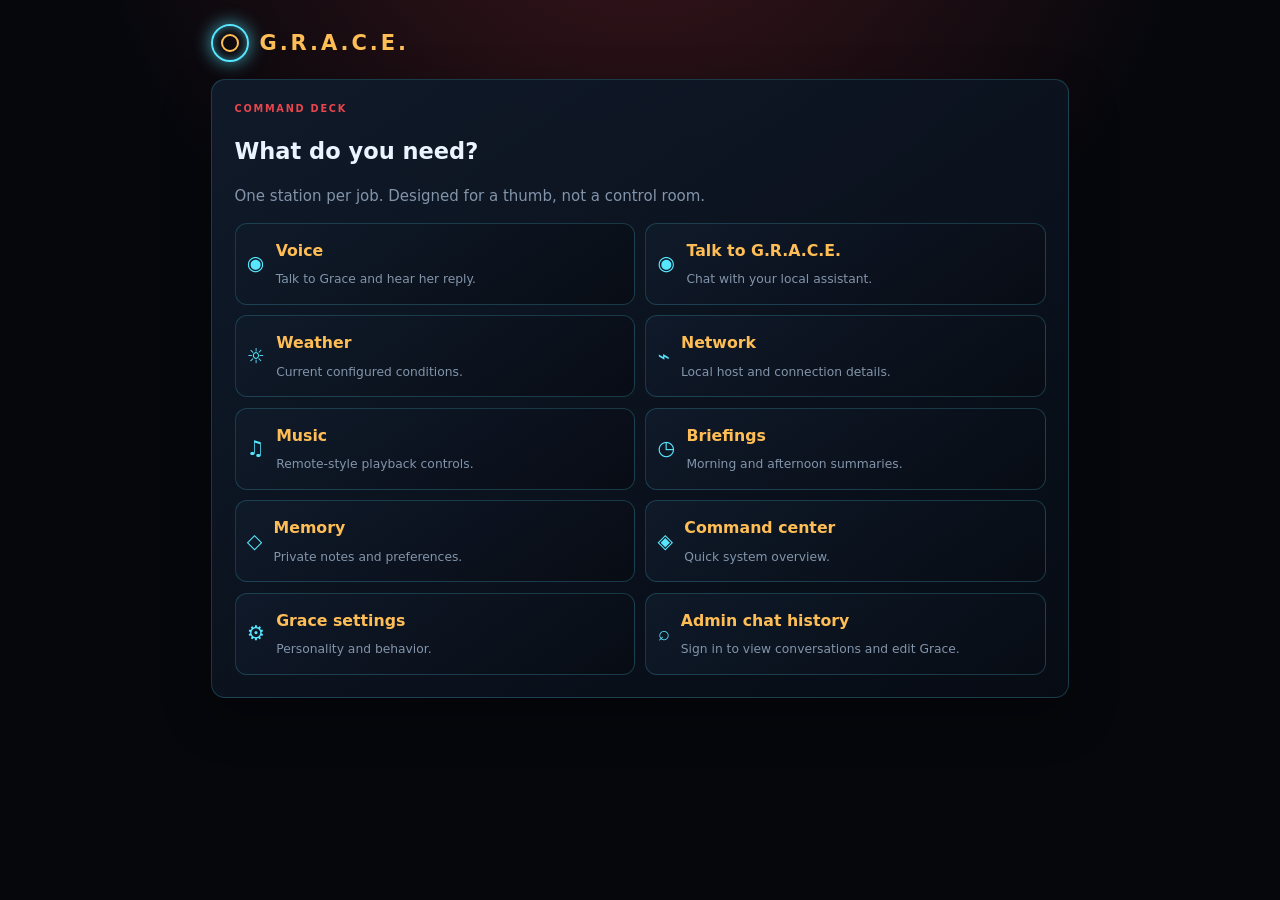
==== app/web/index.html @ e1193e30 "Refine Grace personality and voice choices" ====
<!doctype html>
<html lang="en">
<head>
  <meta charset="utf-8" />
  <meta name="viewport" content="width=device-width, initial-scale=1, viewport-fit=cover" />
  <meta name="theme-color" content="#05070c" />
  <meta name="description" content="G.R.A.C.E. local assistant console" />
  <link rel="manifest" href="/manifest.webmanifest" />
  <link rel="icon" href="/icon.svg" type="image/svg+xml" />
  <title>G.R.A.C.E.</title>
  <style>
    :root{color-scheme:dark;--bg:#05070c;--panel:#0b111c;--panel2:#101b2b;--ink:#eaf3ff;--muted:#8294aa;--cyan:#56e7ff;--gold:#ffbe55;--red:#e8454d;--line:rgba(86,231,255,.2)}
    *{box-sizing:border-box}html,body{margin:0;min-height:100%;background:radial-gradient(circle at 50% -20%,rgba(232,69,77,.25),transparent 38rem),var(--bg);color:var(--ink);font:15px/1.45 system-ui,-apple-system,"Segoe UI",sans-serif}body{min-height:100dvh}button,input,textarea{font:inherit}button,.button-link{border:1px solid var(--line);border-radius:10px;background:rgba(86,231,255,.06);color:var(--ink);padding:.72rem .9rem;cursor:pointer;text-decoration:none;transition:.2s}button:hover,.button-link:hover{border-color:var(--cyan);background:rgba(86,231,255,.13)}button.primary{border-color:var(--red);background:linear-gradient(135deg,#b32536,#611622);font-weight:700}button.gold{border-color:var(--gold);color:var(--gold)}button:focus-visible,a:focus-visible,input:focus-visible,textarea:focus-visible{outline:2px solid var(--gold);outline-offset:2px}
    .shell{width:min(900px,100%);margin:auto;padding:clamp(.75rem,3vw,1.4rem)}header{display:flex;align-items:center;justify-content:space-between;gap:1rem;padding:.2rem 0 1.1rem}.brand{display:flex;align-items:center;gap:.7rem;color:inherit;text-decoration:none}.arc{width:38px;height:38px;border:2px solid var(--cyan);border-radius:50%;box-shadow:0 0 18px rgba(86,231,255,.7),inset 0 0 10px rgba(86,231,255,.5);position:relative;flex:none}.arc:after{content:"";position:absolute;inset:8px;border:2px solid var(--gold);border-radius:50%}h1{font-size:1.4rem;letter-spacing:.14em;margin:0;color:var(--gold)}.eyebrow{display:block;color:var(--red);font-size:.65rem;font-weight:800;letter-spacing:.18em;text-transform:uppercase}.subtitle,.muted{color:var(--muted)}.header-actions,.toolbar{display:flex;gap:.5rem;flex-wrap:wrap;align-items:center}.hidden{display:none!important}
    .panel{border:1px solid var(--line);border-radius:14px;background:linear-gradient(145deg,rgba(16,27,43,.95),rgba(7,12,21,.96));box-shadow:0 18px 50px rgba(0,0,0,.3);padding:clamp(1rem,4vw,1.5rem)}.panel-header{display:flex;align-items:center;justify-content:space-between;gap:.7rem;border-bottom:1px solid rgba(255,255,255,.08);padding-bottom:.8rem;margin-bottom:1rem}.panel-header h2{margin:0;color:var(--gold);letter-spacing:.06em}h3{color:var(--cyan)}
    .menu{display:grid;grid-template-columns:repeat(2,minmax(0,1fr));gap:.7rem}.menu-card{display:grid;grid-template-columns:auto 1fr;grid-template-rows:auto auto;align-items:center;column-gap:.75rem;min-height:82px;border:1px solid var(--line);border-radius:12px;background:linear-gradient(145deg,rgba(16,27,43,.9),rgba(8,12,20,.9));padding:.75rem;color:inherit;text-decoration:none}.menu-card:hover{border-color:var(--gold);transform:translateY(-2px)}.menu-card .glyph{grid-row:1 / span 2;color:var(--cyan);font-size:1.35rem}.menu-card strong{color:var(--gold);font-size:1.05rem}.menu-card span:last-child{color:var(--muted);font-size:.82rem;line-height:1.25}
    .chat-shell{display:flex;min-height:calc(100dvh - 125px);flex-direction:column}.chat-history{display:flex;flex:1;flex-direction:column;gap:.8rem;min-height:260px;max-height:calc(100dvh - 245px);overflow:auto;padding:.2rem .1rem 1rem}.bubble{max-width:88%;border:1px solid rgba(255,255,255,.1);border-radius:14px;padding:.75rem .9rem;white-space:pre-wrap;overflow-wrap:anywhere}.bubble.user{align-self:flex-end;border-color:rgba(255,190,85,.35);background:rgba(255,190,85,.1)}.bubble.assistant{align-self:flex-start;border-color:rgba(86,231,255,.25);background:rgba(86,231,255,.07)}.bubble small{display:block;color:var(--muted);font-size:.7rem;margin-bottom:.25rem}.typing{color:var(--cyan);font-style:italic}.chat-form{display:flex;gap:.55rem;border-top:1px solid rgba(255,255,255,.08);padding-top:.8rem}.chat-form textarea{flex:1;min-width:0;resize:none;border:1px solid var(--line);border-radius:10px;background:#050a12;color:var(--ink);padding:.75rem;min-height:48px;max-height:130px}.chat-tools{display:flex;justify-content:space-between;gap:.5rem;margin-top:.5rem}.weather-data{display:grid;grid-template-columns:repeat(4,minmax(0,1fr));gap:.6rem}.metric{border:1px solid rgba(86,231,255,.2);border-radius:10px;background:rgba(0,0,0,.18);padding:.7rem}.metric strong{display:block;color:var(--gold);font-size:1.15rem}.network-list{display:grid;gap:.5rem}.network-row{display:flex;justify-content:space-between;gap:1rem;border-bottom:1px solid rgba(255,255,255,.08);padding:.55rem 0}.doc{max-height:70dvh;overflow:auto}.doc h1,.doc h2,.doc h3{margin-top:1.2rem}.doc li{margin:.35rem 0}
    @media(max-width:600px){.shell{padding:.7rem;padding-bottom:env(safe-area-inset-bottom)}header{align-items:flex-start}.header-actions .button-link{display:none}.menu{grid-template-columns:1fr}.menu-card{min-height:88px;padding:.85rem}.menu-card .glyph{font-size:1.2rem}.chat-shell{min-height:calc(100dvh - 105px)}.chat-history{max-height:none}.chat-form{align-items:stretch}.chat-form textarea{font-size:16px}.chat-form button{min-width:74px}.weather-data{grid-template-columns:repeat(2,minmax(0,1fr))}.network-row{align-items:flex-start;flex-direction:column;gap:.1rem}.network-row strong{overflow-wrap:anywhere}}
    .scan-animation{height:150px;display:grid;place-items:center;position:relative;overflow:hidden;border:1px solid rgba(86,231,255,.18);border-radius:12px;background:radial-gradient(circle,rgba(86,231,255,.12),transparent 55%),#060b14;margin-bottom:1rem}.scan-animation .core{width:36px;height:36px;border:3px solid var(--gold);border-radius:50%;box-shadow:0 0 22px var(--cyan),inset 0 0 12px var(--gold);z-index:2}.scan-animation .orbit{position:absolute;border:1px solid rgba(86,231,255,.7);border-radius:50%;transform:rotate(-25deg);animation:spin 1.8s linear infinite}.scan-animation .orbit-one{width:90px;height:90px}.scan-animation .orbit-two{width:140px;height:48px;border-color:rgba(255,190,85,.7);animation-duration:2.5s;animation-direction:reverse}.scan-label{position:absolute;bottom:12px;color:var(--cyan);font-size:.78rem;letter-spacing:.1em;text-transform:uppercase}@keyframes spin{to{transform:rotate(335deg)}}
    .control-grid{display:grid;grid-template-columns:repeat(2,minmax(0,1fr));gap:.65rem}.control-grid button{min-height:48px}.form-row{display:flex;gap:.5rem;margin:.65rem 0}.form-row input,.form-row textarea,.form-row select{flex:1;min-width:0;border:1px solid var(--line);border-radius:9px;background:#050a12;color:var(--ink);padding:.7rem}.memory-list{display:grid;gap:.5rem}.memory-item{display:flex;justify-content:space-between;gap:.75rem;padding:.7rem;border:1px solid rgba(86,231,255,.16);border-radius:9px}.memory-item small{color:var(--muted)}.briefing{border-left:3px solid var(--gold);padding:.65rem .8rem;background:rgba(255,190,85,.06);margin:.55rem 0}.dashboard-grid{display:grid;grid-template-columns:repeat(2,minmax(0,1fr));gap:.7rem}.dashboard-tile{padding:.8rem;border:1px solid var(--line);border-radius:10px;background:rgba(0,0,0,.16)}.dashboard-tile strong{display:block;margin-top:.25rem;overflow-wrap:anywhere}.menu-actions summary{cursor:pointer;color:var(--gold);font-size:1.25rem;list-style:none}.menu-actions summary::-webkit-details-marker{display:none}.menu-actions>div{display:flex;gap:.5rem;position:absolute;right:0;top:2.2rem;z-index:3;padding:.5rem;border:1px solid var(--line);border-radius:10px;background:var(--panel2)}.menu-actions{position:relative}.menu-toggle{display:none;margin:.3rem 0}.feature-nav.collapsed{display:none}.remote-shell{max-width:520px;margin:auto}.remote-display{display:flex;flex-direction:column;gap:.2rem;min-height:92px;margin:.5rem 0 1rem;padding:1rem;border:2px solid rgba(86,231,255,.35);border-radius:12px;background:#02060b;box-shadow:inset 0 0 22px rgba(86,231,255,.12)}.remote-display strong{color:var(--cyan);font-size:1.25rem;overflow-wrap:anywhere}.remote-row{display:flex;justify-content:center;gap:.7rem;margin:.7rem 0}.remote-button{min-width:84px;min-height:52px;border-radius:18px;background:linear-gradient(145deg,#17283a,#080e17);box-shadow:0 4px 0 #020408,0 0 12px rgba(86,231,255,.12);font-weight:700}.remote-button:active{transform:translateY(2px);box-shadow:0 2px 0 #020408}.remote-volume{display:flex;align-items:center;gap:.75rem;margin:1rem 0;color:var(--gold)}.remote-volume input{flex:1;accent-color:var(--cyan)}.remote-channel{width:100%;min-height:48px;border:1px solid var(--cyan);border-radius:10px;background:#050a12;color:var(--ink);padding:.7rem}
    @media(max-width:600px){.control-grid,.dashboard-grid{grid-template-columns:1fr}.form-row{flex-direction:column}}
    .menu-card[href="#workflow"]{display:none}.login-panel{max-width:620px;margin:auto}.conversation-bar{display:flex;gap:.5rem;align-items:center;margin:0 0 .7rem}.conversation-bar select{flex:1;min-width:0;border:1px solid var(--line);border-radius:9px;background:var(--panel2);color:var(--ink);padding:.7rem}
  </style>
</head>
<body>
  <div class="shell">
    <header><a class="brand" href="#home" aria-label="G.R.A.C.E. home"><span class="arc" aria-hidden="true"></span><span><h1>G.R.A.C.E.</h1><span class="subtitle" id="expansion"></span></span></a><div class="header-actions"><button id="installButton" class="primary" type="button" hidden>Install</button></div></header>
    <button id="featureMenuToggle" class="menu-toggle" type="button" aria-label="Open navigation" aria-expanded="false" aria-controls="featureNav">☰</button><nav id="featureNav" class="toolbar feature-nav" aria-label="Feature navigation"><a class="button-link" href="#music">Music</a><a class="button-link" href="#briefings">Briefings</a><a class="button-link" href="#memory">Memory</a><a class="button-link" href="#center">Center</a><a class="button-link" href="#settings">Settings</a></nav>
    <main>
      <section class="page hidden" data-page="login"><div class="panel login-panel"><div class="panel-header"><h2>Admin login</h2><button type="button" onclick="go('home')">Home</button></div><p class="muted">Only the administrator can open Grace chat history or edit settings.</p><form class="form-row" onsubmit="adminLogin(event)"><input id="loginUsername" autocomplete="username" placeholder="Username" required /><input id="loginPassword" type="password" autocomplete="current-password" placeholder="Password" required /><button class="primary">Sign in</button></form><p id="loginStatus" class="muted"></p></div></section>
      <section class="page" data-page="home"><div class="panel"><span class="eyebrow">Command deck</span><h2>What do you need?</h2><p class="muted">One station per job. Designed for a thumb, not a control room.</p><div class="menu"><a class="menu-card" href="#chat"><span class="glyph">◉</span><strong>Talk to G.R.A.C.E.</strong><span>Chat with your local assistant.</span></a><a class="menu-card" href="#weather"><span class="glyph">☼</span><strong>Weather</strong><span>Current configured conditions.</span></a><a class="menu-card" href="#network"><span class="glyph">⌁</span><strong>Network</strong><span>Local host and connection details.</span></a><a class="menu-card" href="#music"><span class="glyph">♫</span><strong>Music</strong><span>Remote-style playback controls.</span></a><a class="menu-card" href="#briefings"><span class="glyph">◷</span><strong>Briefings</strong><span>Morning and afternoon summaries.</span></a><a class="menu-card" href="#memory"><span class="glyph">◇</span><strong>Memory</strong><span>Private notes and preferences.</span></a><a class="menu-card" href="#center"><span class="glyph">◈</span><strong>Command center</strong><span>Quick system overview.</span></a><a class="menu-card" href="#settings"><span class="glyph">⚙</span><strong>Grace settings</strong><span>Personality and behavior.</span></a><a class="menu-card" href="#workflow"><span class="glyph">▣</span><strong>Workflow</strong><span>Build and ship the next capability.</span></a></div></div></section>
      <section class="page hidden" data-page="chat"><div class="panel chat-shell"><div class="panel-header"><h2>Talk to G.R.A.C.E.</h2><div class="toolbar"><button class="gold" type="button" onclick="clearChat()">Clear</button><button type="button" onclick="go('home')">Home</button></div></div><div id="chatHistory" class="chat-history" aria-live="polite"></div><form class="chat-form" onsubmit="sendChat(event)"><textarea id="message" rows="1" placeholder="Message G.R.A.C.E.…" autocomplete="off"></textarea><button class="primary" type="submit">Send</button></form><div class="chat-tools"><span class="muted">Local model · no emojis</span><span class="muted">Enter to send</span></div></div></section>
      <section class="page hidden" data-page="weather"><div class="panel"><div class="panel-header"><h2>Weather</h2><div class="toolbar"><button type="button" onclick="loadWeather(true)">Refresh</button><button type="button" onclick="go('home')">Home</button></div></div><p id="weatherStatus" class="muted">Loading…</p><div id="weatherData" class="weather-data"></div></div></section>
      <section class="page hidden" data-page="network"><div class="panel"><div class="panel-header"><h2>Network diagnostics</h2><div class="toolbar"><button id="scanButton" type="button" onclick="scanNetwork()">Scan Wi-Fi</button><button type="button" onclick="go('home')">Home</button></div></div><div id="scanAnimation" class="scan-animation hidden" aria-label="Scanning network" role="status"><span class="orbit orbit-one"></span><span class="orbit orbit-two"></span><span class="core"></span><span class="scan-label">Mapping local space…</span></div><p id="networkStatus" class="muted">Ping, ARP, and common TCP probes across 10.0.0.1–10.0.0.225.</p><div id="networkData" class="network-list"></div></div></section>
      <section class="page hidden" data-page="music"><div class="panel remote-shell"><div class="panel-header"><h2>Music remote</h2><button type="button" onclick="go('home')">Home</button></div><div class="remote-display"><span class="eyebrow">Now playing</span><strong id="remoteTrack">No track selected</strong><span id="musicStatus" class="muted">Loading playback state...</span></div><div class="remote-row"><button class="remote-button" onclick="musicCommand('previous')">|◀</button><button class="remote-button primary" onclick="musicCommand('play')">▶ / ❚❚</button><button class="remote-button" onclick="musicCommand('next')">▶|</button></div><div class="remote-row"><button class="remote-button gold" onclick="musicCommand('stop')">■ Stop</button><button class="remote-button" onclick="toggleShuffle()">⤨ Shuffle</button></div><label class="remote-volume">Volume <input id="musicVolume" type="range" min="0" max="100" value="50" oninput="musicCommand('volume')" /></label><select id="musicTrack" class="remote-channel" aria-label="Choose a track"></select><p class="muted">The queue is Grace’s local channel list. Connect an audio provider when you want these commands to produce sound.</p></div></section>
      <section class="page hidden" data-page="briefings"><div class="panel"><div class="panel-header"><h2>Briefings</h2><button type="button" onclick="go('home')">Home</button></div><div class="form-row"><input id="morningTime" value="07:00" /><input id="afternoonTime" value="13:00" /><button onclick="saveSchedule()">Save schedule</button></div><label><input id="briefingEnabled" type="checkbox" /> Enable local schedule</label><div class="control-grid"><button class="primary" onclick="createBriefing('morning')">Run morning</button><button onclick="createBriefing('afternoon')">Run afternoon</button></div><div id="briefingHistory"></div></div></section>
      <section class="page hidden" data-page="memory"><div class="panel"><div class="panel-header"><h2>Personal memory</h2><div><a class="button-link" href="/api/memory/export" download="grace-memory.json">Export</a><button onclick="go('home')">Home</button></div></div><form class="form-row" onsubmit="saveMemory(event)"><input id="memoryContent" placeholder="A note Grace may remember" required /><input id="memoryCategory" placeholder="Category" value="note" /><button class="primary">Save</button></form><div id="memoryList" class="memory-list"></div></div></section>
      <section class="page hidden" data-page="center"><div class="panel"><div class="panel-header"><h2>Cinematic command center</h2><button onclick="go('home')">Home</button></div><div id="centerData" class="dashboard-grid"></div></div></section>
      <section class="page hidden" data-page="settings"><div class="panel"><div class="panel-header"><h2>Grace settings</h2><button onclick="go('home')">Home</button></div><form class="form-row" onsubmit="saveSettings(event)"><textarea id="personality" rows="3" placeholder="Personality"></textarea><input id="voice" placeholder="Voice mode" /><button class="primary">Save</button></form><label><input id="confirmActions" type="checkbox" /> Confirm sensitive actions</label><p id="settingsStatus" class="muted"></p></div></section>
    </main>
  </div>
  <script>
    const pages=[...document.querySelectorAll('[data-page]')],installButton=document.getElementById('installButton'),chatKey='grace-chat-history-v1';let installPrompt=null,chatHistory=JSON.parse(localStorage.getItem(chatKey)||'[]');
    function escapeHtml(v){return String(v).replace(/&/g,'&amp;').replace(/</g,'&lt;').replace(/>/g,'&gt;').replace(/"/g,'&quot;').replace(/'/g,'&#39;');}function go(page){window.location.hash=page;}function page(){return window.location.hash.slice(1)||'home';}
    function renderPage(){const active=page();pages.forEach((item)=>item.classList.toggle('hidden',item.dataset.page!==active));const nav=document.getElementById('featureNav'),toggle=document.getElementById('featureMenuToggle');nav.classList.add('collapsed');toggle.style.display=active==='home'?'none':'inline-block';toggle.setAttribute('aria-expanded','false');if(active==='chat')renderChat();if(active==='weather')loadWeather();if(active==='network')loadNetwork();if(active==='workflow')loadDoc('/workflow.md','workflowDoc');if(active==='music')loadMusic();if(active==='briefings')loadBriefings();if(active==='memory')loadMemory();if(active==='settings')loadSettings();if(active==='center')loadCenter();}
    function renderChat(){const target=document.getElementById('chatHistory');if(!chatHistory.length)chatHistory=[{role:'assistant',content:'Good evening. I am G.R.A.C.E. Ask me something useful. I promise to be only mildly judgmental.'}];target.innerHTML=chatHistory.map((item)=>`<div class="bubble ${item.role}"><small>${item.role==='user'?'You':'G.R.A.C.E.'}</small>${escapeHtml(item.content)}</div>`).join('');target.scrollTop=target.scrollHeight;}
    function saveChat(){localStorage.setItem(chatKey,JSON.stringify(chatHistory.slice(-80)));}
    function clearChat(){chatHistory=[];saveChat();renderChat();}
    async function sendChat(event){event.preventDefault();const input=document.getElementById('message'),text=input.value.trim();if(!text)return;chatHistory.push({role:'user',content:text});input.value='';saveChat();renderChat();const target=document.getElementById('chatHistory');target.insertAdjacentHTML('beforeend','<div class="bubble assistant typing">G.R.A.C.E. is thinking…</div>');target.scrollTop=target.scrollHeight;try{const response=await fetch('/api/chat',{method:'POST',headers:{'Content-Type':'application/json'},body:JSON.stringify({message:text})}),result=await response.json();target.lastElementChild.remove();chatHistory.push({role:'assistant',content:result.answer||result.error||'No response.'});}catch(error){target.lastElementChild.remove();chatHistory.push({role:'assistant',content:'I could not reach the local server. Very unlike me.'});}saveChat();renderChat();}
    async function loadWeather(force=false){const response=await fetch(`/api/weather${force?'?force_refresh=true':''}`),data=await response.json(),status=document.getElementById('weatherStatus'),target=document.getElementById('weatherData');if(!data.available){status.textContent=data.error||'Weather unavailable.';target.innerHTML='';return;}status.textContent=`${data.location} · ${data.condition} · updated ${data.updated_at}`;target.innerHTML=[['Temperature',`${data.temperature_f}°F`],['Feels like',`${data.feels_like_f}°F`],['Humidity',`${data.humidity_percent}%`],['Wind',`${data.wind_mph} mph`]].map(([a,b])=>`<div class="metric"><span class="muted">${a}</span><strong>${escapeHtml(b)}</strong></div>`).join('');}
    async function loadNetwork(){const data=await (await fetch('/api/network')).json();document.getElementById('networkData').innerHTML=[['Hostname',data.hostname],['Server',`${data.server_host}:${data.server_port}`],['Client',data.client_host||'unknown'],['Addresses',data.addresses.join(', ')||'none'],['Mode',data.local_only?'Local-only':'Remote']].map(([a,b])=>`<div class="network-row"><span class="muted">${a}</span><strong>${escapeHtml(b)}</strong></div>`).join('');}
    async function scanNetwork(){const status=document.getElementById('networkStatus'),target=document.getElementById('networkData'),button=document.getElementById('scanButton'),animation=document.getElementById('scanAnimation');status.textContent='Scanning 225 addresses…';target.innerHTML='';button.disabled=true;animation.classList.remove('hidden');try{const data=await (await fetch('/api/network/scan')).json();status.textContent=`Found ${data.machines.length} machine(s) · ping, ARP, and TCP probes`;target.innerHTML=data.machines.length?data.machines.map((machine)=>`<div class="network-row"><span><strong>${escapeHtml(machine.hostname||'Unknown device')}</strong><br><span class="muted">${escapeHtml(machine.address)}${machine.mac_address?` · ${escapeHtml(machine.mac_address)}`:''} · ${escapeHtml(machine.method)}</span></span><strong>${machine.open_ports.length?escapeHtml(machine.open_ports.join(', ')):'No open ports'}</strong></div>`).join(''):'<p class="muted">No devices responded.</p>';}catch(error){status.textContent='Network scan failed.';}finally{button.disabled=false;animation.classList.add('hidden');}}
    async function loadDoc(url,target){document.getElementById(target).innerHTML=(await (await fetch(url)).text()).replace(/\r\n/g,'\n').split('\n').map((line)=>line.startsWith('# ')?`<h1>${escapeHtml(line.slice(2))}</h1>`:line.startsWith('## ')?`<h2>${escapeHtml(line.slice(3))}</h2>`:line.startsWith('### ')?`<h3>${escapeHtml(line.slice(4))}</h3>`:line.startsWith('- ')?`<li>${escapeHtml(line.slice(2))}</li>`:line.trim()?`<p>${escapeHtml(line)}</p>`:'').join('');}
    window.addEventListener('hashchange',renderPage);if('serviceWorker'in navigator)navigator.serviceWorker.register('/sw.js');window.addEventListener('beforeinstallprompt',(e)=>{e.preventDefault();installPrompt=e;installButton.hidden=false;});installButton.addEventListener('click',async()=>{if(!installPrompt)return;installPrompt.prompt();await installPrompt.userChoice;installPrompt=null;installButton.hidden=true;});
    (async()=>{const status=await (await fetch('/api/status')).json();document.getElementById('expansion').textContent=status.expansion;})();renderPage();
    async function musicCommand(action){const body={action,track:document.getElementById('musicTrack').value||null,volume:Number(document.getElementById('musicVolume').value)||null};const data=await (await fetch('/api/music/command',{method:'POST',headers:{'Content-Type':'application/json'},body:JSON.stringify(body)})).json();document.getElementById('musicStatus').textContent=`${data.status} · ${data.track||'no track'} · volume ${data.volume}% · ${data.message}`;}
    async function loadMusic(){const data=await (await fetch('/api/music')).json();const select=document.getElementById('musicTrack');select.innerHTML=data.queue.map(track=>`<option value="${escapeHtml(track)}">${escapeHtml(track)}</option>`).join('');select.value=data.track||data.queue[0]||'';document.getElementById('remoteTrack').textContent=data.track||'No track selected';document.getElementById('musicVolume').value=data.volume;document.getElementById('musicStatus').textContent=`${data.status} · volume ${data.volume}% · shuffle ${data.shuffle?'on':'off'} · ${data.message}`;}
    async function toggleShuffle(){const select=document.getElementById('musicTrack');await fetch('/api/music/command',{method:'POST',headers:{'Content-Type':'application/json'},body:JSON.stringify({action:'shuffle',track:select.dataset.shuffle==='on'?'off':'on'})});select.dataset.shuffle=select.dataset.shuffle==='on'?'off':'on';loadMusic();}
    async function saveSchedule(){await fetch('/api/briefings/schedule',{method:'PUT',headers:{'Content-Type':'application/json'},body:JSON.stringify({morning:document.getElementById('morningTime').value,afternoon:document.getElementById('afternoonTime').value,enabled:document.getElementById('briefingEnabled').checked})});}
    async function createBriefing(period){const data=await (await fetch('/api/briefings/'+period,{method:'POST'})).json();document.getElementById('briefingHistory').insertAdjacentHTML('afterbegin',`<div class="briefing"><strong>${escapeHtml(data.period)}</strong><br>${escapeHtml(data.text)}</div>`);}
    async function loadBriefings(){const data=await (await fetch('/api/briefings')).json();document.getElementById('morningTime').value=data.schedule.morning;document.getElementById('afternoonTime').value=data.schedule.afternoon;document.getElementById('briefingEnabled').checked=data.schedule.enabled;document.getElementById('briefingHistory').innerHTML=data.history.slice().reverse().map(item=>`<div class="briefing"><strong>${escapeHtml(item.period)}</strong><br>${escapeHtml(item.text)}</div>`).join('');}
    async function saveMemory(event){event.preventDefault();await fetch('/api/memory',{method:'POST',headers:{'Content-Type':'application/json'},body:JSON.stringify({content:document.getElementById('memoryContent').value,category:document.getElementById('memoryCategory').value})});document.getElementById('memoryContent').value='';loadMemory();}
    async function loadMemory(){const data=await (await fetch('/api/memory')).json();document.getElementById('memoryList').innerHTML=data.memories.map(item=>`<div class="memory-item"><span>${escapeHtml(item.content)}<br><small>${escapeHtml(item.category)} · ${escapeHtml(item.created_at)}</small></span><button onclick="deleteMemory('${item.id}')">Forget</button></div>`).join('')||'<p class="muted">No saved memories.</p>';}
    async function deleteMemory(id){await fetch('/api/memory/'+id,{method:'DELETE'});loadMemory();}
    async function loadSettings(){const data=await (await fetch('/api/settings')).json();document.getElementById('personality').value=data.personality;document.getElementById('voice').value=data.voice;document.getElementById('confirmActions').checked=data.confirm_sensitive_actions;}
    async function saveSettings(event){event.preventDefault();await fetch('/api/settings',{method:'PUT',headers:{'Content-Type':'application/json'},body:JSON.stringify({personality:document.getElementById('personality').value,voice:document.getElementById('voice').value,confirm_sensitive_actions:document.getElementById('confirmActions').checked})});document.getElementById('settingsStatus').textContent='Settings saved locally.';}
    async function loadCenter(){const status=await (await fetch('/api/status')).json();const weather=await (await fetch('/api/weather')).json();document.getElementById('centerData').innerHTML=[['Music',status.music.status],['Memory',`${status.memory_count} saved`],['Watch mode',status.watch_mode?'Active':'Standby'],['Weather',weather.available?weather.condition:'Unavailable'],['Briefings',status.briefing_schedule.enabled?'Scheduled':'Manual'],['Local model',status.name]].map(([a,b])=>`<div class="dashboard-tile"><span class="muted">${a}</span><strong>${escapeHtml(b)}</strong></div>`).join('');}
    function setupMemoryActions(){const header=document.querySelector('[data-page="memory"] .panel-header');if(!header||header.querySelector('.menu-actions'))return;const actions=header.querySelector(':scope > div');if(!actions)return;const menu=document.createElement('details');menu.className='menu-actions';menu.innerHTML='<summary aria-label="Memory actions">☰</summary>';menu.append(actions);header.append(menu);}
    async function sendChat(event){event.preventDefault();const input=document.getElementById('message'),text=input.value.trim();if(!text)return;chatHistory.push({role:'user',content:text});input.value='';saveChat();renderChat();const target=document.getElementById('chatHistory');target.insertAdjacentHTML('beforeend','<div class="bubble assistant typing"><small>G.R.A.C.E.</small></div>');const bubble=target.lastElementChild;target.scrollTop=target.scrollHeight;try{const response=await fetch('/api/chat/stream',{method:'POST',headers:{'Content-Type':'application/json'},body:JSON.stringify({message:text})});if(!response.ok)throw new Error(`Server returned ${response.status}`);const reader=response.body.getReader(),decoder=new TextDecoder();let answer='';while(true){const chunk=await reader.read();if(chunk.done)break;answer+=decoder.decode(chunk.value,{stream:true});bubble.innerHTML=`<small>G.R.A.C.E.</small>${escapeHtml(answer)}`;target.scrollTop=target.scrollHeight;}chatHistory.push({role:'assistant',content:answer||'No response.'});}catch(error){bubble.remove();chatHistory.push({role:'assistant',content:`I could not complete that request: ${error.message||'the local server did not respond'}`});}saveChat();renderChat();}
    var conversationStore,currentConversationId;function ensureConversations(){if(conversationStore)return;conversationStore=JSON.parse(localStorage.getItem('grace-conversations-v1')||'null');if(!conversationStore){conversationStore=[{id:'conversation-'+Date.now(),title:'Conversation 1',messages:chatHistory.slice()}];}currentConversationId=localStorage.getItem('grace-current-conversation')||conversationStore[0].id;saveConversations();}function saveConversations(){localStorage.setItem('grace-conversations-v1',JSON.stringify(conversationStore));localStorage.setItem('grace-current-conversation',currentConversationId);}function activeConversation(){ensureConversations();return conversationStore.find(item=>item.id===currentConversationId)||conversationStore[0];}function renderConversationPicker(){const header=document.querySelector('[data-page="chat"] .panel-header .toolbar');if(!header||document.getElementById('conversationSelect'))return;const select=document.createElement('select');select.id='conversationSelect';select.setAttribute('aria-label','Choose conversation');select.onchange=()=>switchConversation(select.value);const fresh=document.createElement('button');fresh.className='gold';fresh.type='button';fresh.textContent='New';fresh.onclick=newConversation;header.prepend(fresh);header.prepend(select);}function renderChat(){const active=activeConversation();chatHistory=active.messages;if(!chatHistory.length)chatHistory=[{role:'assistant',content:'Good evening. I am G.R.A.C.E. Ask me something useful.'}];const target=document.getElementById('chatHistory');target.innerHTML=chatHistory.map((item)=>`<div class="bubble ${item.role}"><small>${item.role==='user'?'You':'G.R.A.C.E.'}</small>${escapeHtml(item.content)}</div>`).join('');target.scrollTop=target.scrollHeight;renderConversationPicker();const select=document.getElementById('conversationSelect');if(select){select.innerHTML=conversationStore.map(item=>`<option value="${item.id}">${escapeHtml(item.title)}</option>`).join('');select.value=active.id;}}function saveChat(){const active=activeConversation();active.messages=chatHistory.slice(-100);if(active.messages.some(item=>item.role==='user')){const first=active.messages.find(item=>item.role==='user');active.title=first.content.slice(0,32)+(first.content.length>32?'…':'');}saveConversations();}function newConversation(){ensureConversations();const item={id:'conversation-'+Date.now(),title:'New conversation',messages:[]};conversationStore.unshift(item);currentConversationId=item.id;saveConversations();renderChat();}function switchConversation(id){ensureConversations();if(conversationStore.some(item=>item.id===id)){currentConversationId=id;saveConversations();renderChat();}}function clearChat(){activeConversation().messages=[];chatHistory=[];saveChat();renderChat();}
    async function adminLogin(event){event.preventDefault();const status=document.getElementById('loginStatus');const response=await fetch('/api/auth/login',{method:'POST',headers:{'Content-Type':'application/json'},body:JSON.stringify({username:document.getElementById('loginUsername').value,password:document.getElementById('loginPassword').value})});const result=await response.json();if(!response.ok){status.textContent=result.error||'Login failed.';return;}status.textContent=`Signed in as ${result.username}.`;go(localStorage.getItem('grace-login-return')||'chat');}
    async function signup(event){event.preventDefault();const form=event.target,status=document.getElementById('loginStatus');const response=await fetch('/api/auth/signup',{method:'POST',headers:{'Content-Type':'application/json'},body:JSON.stringify({username:form.username.value,password:form.password.value})});const result=await response.json();status.textContent=response.ok?'Account created. Sign in above.':(result.error||'Could not create account.');if(response.ok)form.reset();}
    function setupAuthControls(){const panel=document.querySelector('[data-page="login"] .login-panel');if(!panel||panel.querySelector('.signup-form'))return;const form=document.createElement('form');form.className='form-row signup-form';form.onsubmit=signup;form.innerHTML='<input name="username" placeholder="New username" required /><input name="password" type="password" placeholder="Password (8+ characters)" minlength="8" required /><button type="submit">Create account</button>';panel.append(form);}
    async function guardProtectedRoute(){setupAuthControls();const active=page();if(!['chat','settings'].includes(active))return;const result=await (await fetch('/api/auth/me')).json();if(!result.authenticated){localStorage.setItem('grace-login-return',active);go('login');return;}if(active==='chat'){const response=await fetch('/api/conversations');if(response.ok){const data=await response.json();if(data.conversations.length){conversationStore=data.conversations;currentConversationId=conversationStore[0].id;saveConversations();renderChat();}}}}
    function addHistoryCard(){const menu=document.querySelector('[data-page="home"] .menu');if(menu&&!menu.querySelector('[href="#login"]'))menu.insertAdjacentHTML('beforeend','<a class="menu-card" href="#login"><span class="glyph">⌕</span><strong>Admin chat history</strong><span>Sign in to view conversations and edit Grace.</span></a>');}
    setupMemoryActions();addHistoryCard();const featureMenuToggle=document.getElementById('featureMenuToggle');document.querySelector('.header-actions').append(featureMenuToggle);featureMenuToggle.addEventListener('click',()=>{const nav=document.getElementById('featureNav');const open=nav.classList.toggle('collapsed');featureMenuToggle.setAttribute('aria-expanded',String(!open));});window.addEventListener('hashchange',guardProtectedRoute);guardProtectedRoute();
    function renderConversationPicker(){const page=document.querySelector('[data-page="chat"]'),panel=page&&page.querySelector('.chat-shell');if(!page||!panel)return;let bar=page.querySelector('.conversation-bar');if(!bar){bar=document.createElement('div');bar.className='conversation-bar';panel.before(bar);}if(!bar.querySelector('#conversationSelect')){const select=document.createElement('select');select.id='conversationSelect';select.setAttribute('aria-label','Choose conversation');select.onchange=()=>switchConversation(select.value);const fresh=document.createElement('button');fresh.className='gold';fresh.type='button';fresh.textContent='New';fresh.onclick=newConversation;bar.append(select,fresh);}const select=bar.querySelector('#conversationSelect');select.innerHTML=conversationStore.map(item=>`<option value="${item.id}">${escapeHtml(item.title)}</option>`).join('');select.value=currentConversationId;}
    async function sendChat(event){event.preventDefault();const input=document.getElementById('message'),text=input.value.trim();if(!text)return;chatHistory.push({role:'user',content:text});input.value='';saveChat();renderChat();const target=document.getElementById('chatHistory');target.insertAdjacentHTML('beforeend','<div class="bubble assistant typing"><small>G.R.A.C.E.</small>G.R.A.C.E. is thinking…</div>');const bubble=target.lastElementChild;target.scrollTop=target.scrollHeight;try{const response=await fetch('/api/chat/stream',{method:'POST',headers:{'Content-Type':'application/json'},body:JSON.stringify({message:text})});if(!response.ok)throw new Error(`Server returned ${response.status}`);const reader=response.body.getReader(),decoder=new TextDecoder();let answer='';while(true){const chunk=await reader.read();if(chunk.done)break;answer+=decoder.decode(chunk.value,{stream:true});bubble.innerHTML=`<small>G.R.A.C.E.</small>${escapeHtml(answer)}`;target.scrollTop=target.scrollHeight;}chatHistory.push({role:'assistant',content:answer||'No response.'});}catch(error){bubble.remove();chatHistory.push({role:'assistant',content:`I could not complete that request: ${error.message||'the local server did not respond'}`});}saveChat();renderChat();}
    function setupAuthControls(){const panel=document.querySelector('[data-page="login"] .login-panel');if(!panel)return;const heading=panel.querySelector('h2');if(heading)heading.textContent='Login';if(panel.querySelector('.signup-form'))return;const label=document.createElement('h3');label.textContent='Sign up';const form=document.createElement('form');form.className='form-row signup-form';form.onsubmit=signup;form.innerHTML='<input name="username" placeholder="New username" required /><input name="password" type="password" placeholder="Password (8+ characters)" minlength="8" required /><button type="submit">Create account</button>';panel.append(label,form);}
    function setupVoicePage(){
      if(document.querySelector('[data-page="voice"]'))return;
      const menu=document.querySelector('[data-page="home"] .menu');
      if(menu&&!menu.querySelector('[href="#voice"]'))menu.insertAdjacentHTML('afterbegin','<a class="menu-card" href="#voice"><span class="glyph">◉</span><strong>Voice</strong><span>Talk to Grace and hear her reply.</span></a>');
      const voicePage=document.createElement('section');voicePage.className='page hidden';voicePage.dataset.page='voice';
      voicePage.innerHTML='<div class="panel"><div class="panel-header"><h2>Voice with G.R.A.C.E.</h2><button type="button" onclick="go(\'home\')">Home</button></div><p id="voiceStatus" class="muted">Use push-to-talk. The quiet chat page remains text-only.</p><div class="control-grid"><button id="voiceListen" class="primary" type="button">Start listening</button><button id="voiceStop" type="button">Stop speech</button></div><label class="form-row">Transcript <textarea id="voiceTranscript" rows="4" placeholder="Your words will appear here…"></textarea></label><div class="control-grid"><button id="voiceSend" class="gold" type="button">Ask Grace</button><label><input id="voiceAutoSpeak" type="checkbox" checked /> Speak response</label></div><div class="panel" style="margin-top:.8rem"><span class="eyebrow">Grace response</span><p id="voiceResponse" class="voice-response">Nothing yet.</p></div><p class="muted">Speech runs in this browser/device. To use computer speakers, open this page on the computer.</p></div>';
      document.querySelector('main').append(voicePage);pages.push(voicePage);
      const status=document.getElementById('voiceStatus'),transcript=document.getElementById('voiceTranscript'),response=document.getElementById('voiceResponse'),listen=document.getElementById('voiceListen'),stop=document.getElementById('voiceStop'),send=document.getElementById('voiceSend'),auto=document.getElementById('voiceAutoSpeak');
      const Recognition=window.SpeechRecognition||window.webkitSpeechRecognition;
      if(!Recognition){listen.disabled=true;status.textContent='Speech recognition is not supported in this browser. You can still type a transcript and use text-to-speech.';}
      else {voiceRecognition=new Recognition();voiceRecognition.lang=navigator.language||'en-US';voiceRecognition.interimResults=true;voiceRecognition.continuous=false;voiceRecognition.onstart=()=>{listen.textContent='Listening…';status.textContent='Listening. Speak clearly, then press Stop or wait for the pause.';};voiceRecognition.onresult=(event)=>{transcript.value=Array.from(event.results).map(item=>item[0].transcript).join(' ');};voiceRecognition.onerror=(event)=>{status.textContent=`Microphone error: ${event.error}. Check browser permission.`;};voiceRecognition.onend=()=>{listen.textContent='Start listening';if(status.textContent.startsWith('Listening'))status.textContent='Ready.';};listen.onclick=()=>{try{voiceRecognition.start();}catch(error){status.textContent='Already listening.';}};}
      stop.onclick=()=>{window.speechSynthesis.cancel();status.textContent='Speech stopped.';};
      send.onclick=async()=>{const text=transcript.value.trim();if(!text){status.textContent='Speak or type something first.';return;}send.disabled=true;status.textContent='Grace is responding…';try{const result=await (await fetch('/api/chat',{method:'POST',headers:{'Content-Type':'application/json'},body:JSON.stringify({message:text})})).json();const answer=result.answer||result.error||'No response.';response.textContent=answer;if(auto.checked&&'speechSynthesis'in window){window.speechSynthesis.cancel();window.speechSynthesis.speak(new SpeechSynthesisUtterance(answer));status.textContent='Speaking response.';}else status.textContent='Response ready.';}catch(error){response.textContent='I could not reach the local server.';status.textContent='Voice request failed.';}finally{send.disabled=false;}};
    }
    setupVoicePage();
    (function setupVoiceChoices(){const panel=document.querySelector('[data-page="voice"] .panel');if(!panel||document.getElementById('voiceChoice'))return;const row=document.createElement('label');row.className='form-row';row.innerHTML='<span>Voice</span><select id="voiceChoice"><option value="">Device default</option></select>';panel.insertBefore(row,panel.querySelector('.panel'));const select=row.querySelector('select');const fill=()=>{const voices=window.speechSynthesis.getVoices();const current=select.value;select.innerHTML='<option value="">Device default</option>'+voices.map((voice,index)=>`<option value="${index}">${escapeHtml(voice.name)} (${escapeHtml(voice.lang)})</option>`).join('');select.value=current;};fill();if('onvoiceschanged'in window.speechSynthesis)window.speechSynthesis.onvoiceschanged=fill;if(!window.__graceVoicePatched&&'speechSynthesis'in window){const original=window.speechSynthesis.speak.bind(window.speechSynthesis);window.speechSynthesis.speak=(utterance)=>{const chosen=Number(select.value);const voice=window.speechSynthesis.getVoices()[chosen];if(voice)utterance.voice=voice;original(utterance);};window.__graceVoicePatched=true;}})();
    if(page()==='voice')renderPage();
  </script>
</body>
</html>
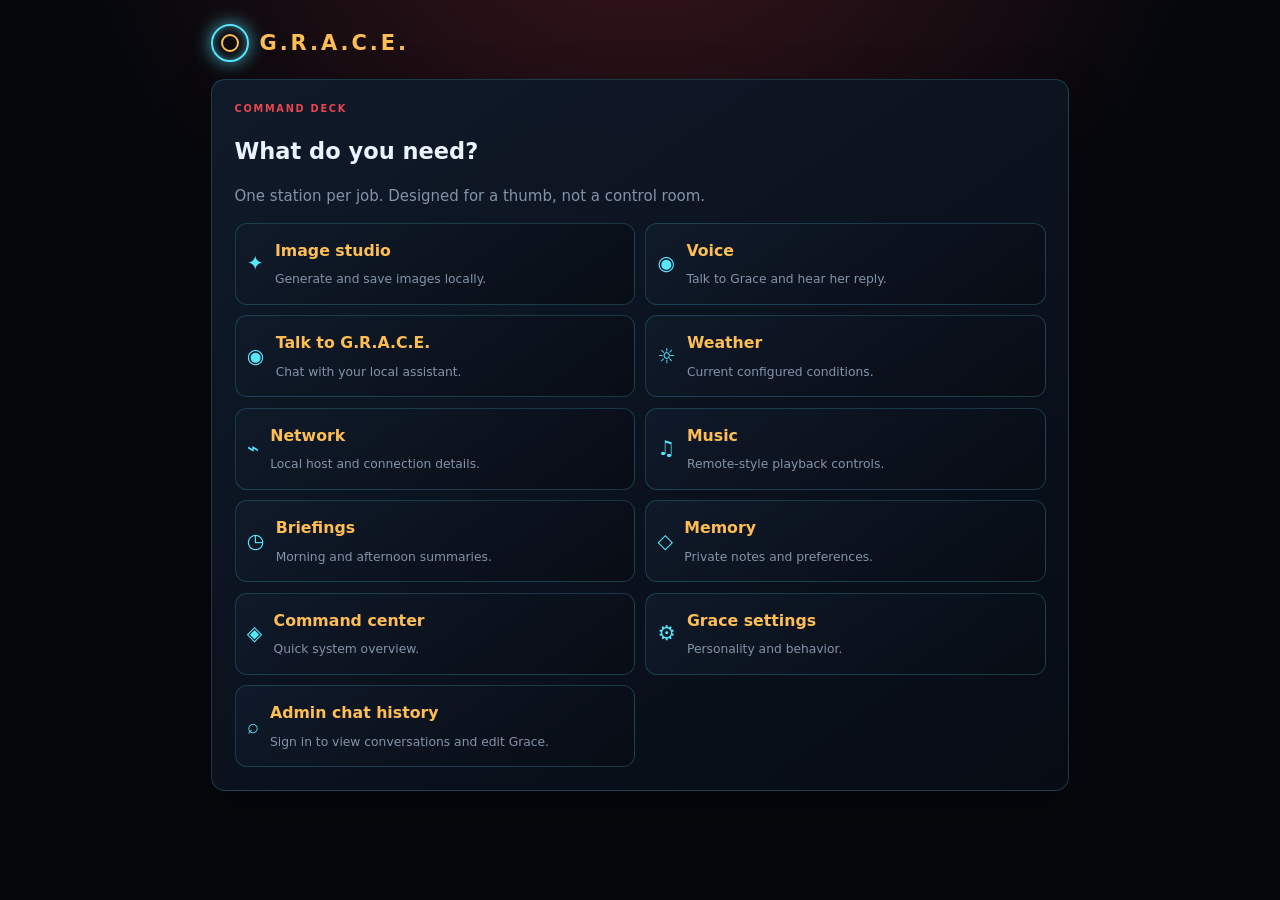
==== commit 7022a221: "Add local Stable Diffusion image studio" ====
--- a/app/web/index.html
+++ b/app/web/index.html
@@ -94,6 +94,11 @@
     setupVoicePage();
     (function setupVoiceChoices(){const panel=document.querySelector('[data-page="voice"] .panel');if(!panel||document.getElementById('voiceChoice'))return;const row=document.createElement('label');row.className='form-row';row.innerHTML='<span>Voice</span><select id="voiceChoice"><option value="">Device default</option></select>';panel.insertBefore(row,panel.querySelector('.panel'));const select=row.querySelector('select');const fill=()=>{const voices=window.speechSynthesis.getVoices();const current=select.value;select.innerHTML='<option value="">Device default</option>'+voices.map((voice,index)=>`<option value="${index}">${escapeHtml(voice.name)} (${escapeHtml(voice.lang)})</option>`).join('');select.value=current;};fill();if('onvoiceschanged'in window.speechSynthesis)window.speechSynthesis.onvoiceschanged=fill;if(!window.__graceVoicePatched&&'speechSynthesis'in window){const original=window.speechSynthesis.speak.bind(window.speechSynthesis);window.speechSynthesis.speak=(utterance)=>{const chosen=Number(select.value);const voice=window.speechSynthesis.getVoices()[chosen];if(voice)utterance.voice=voice;original(utterance);};window.__graceVoicePatched=true;}})();
     if(page()==='voice')renderPage();
+    async function sendChat(event){event.preventDefault();const input=document.getElementById('message'),text=input.value.trim();if(!text)return;const active=activeConversation();chatHistory=active.messages;chatHistory.push({role:'user',content:text});const draft={role:'assistant',content:'',pending:true};chatHistory.push(draft);input.value='';saveChat();renderChat();const target=document.getElementById('chatHistory'),bubble=target.lastElementChild;target.scrollTop=target.scrollHeight;try{const response=await fetch('/api/chat/stream',{method:'POST',headers:{'Content-Type':'application/json'},body:JSON.stringify({message:text})});if(!response.ok)throw new Error(`Server returned ${response.status}`);const reader=response.body.getReader(),decoder=new TextDecoder();let answer='';while(true){const chunk=await reader.read();if(chunk.done)break;answer+=decoder.decode(chunk.value,{stream:true});draft.content=answer;saveChat();bubble.innerHTML=`<small>G.R.A.C.E.</small>${escapeHtml(answer||'G.R.A.C.E. is responding…')}`;target.scrollTop=target.scrollHeight;}answer+=decoder.decode();draft.content=answer||'No response.';delete draft.pending;saveChat();renderChat();}catch(error){if(draft.content){draft.content+='\n\n[Response interrupted; saved locally.]';}else{draft.content=`I could not complete that request: ${error.message||'the local server did not respond'}`;}delete draft.pending;saveChat();renderChat();}}
+    document.getElementById('message').addEventListener('keydown',(event)=>{if(event.key==='Enter'&&!event.shiftKey){event.preventDefault();event.currentTarget.form.requestSubmit();}});
+    let imagePreviewData='',imagePreviewPrompt='';
+    function setupImagePage(){if(document.querySelector('[data-page="image"]'))return;const menu=document.querySelector('[data-page="home"] .menu');if(menu&&!menu.querySelector('[href="#image"]'))menu.insertAdjacentHTML('afterbegin','<a class="menu-card" href="#image"><span class="glyph">✦</span><strong>Image studio</strong><span>Generate and save images locally.</span></a>');const section=document.createElement('section');section.className='page hidden';section.dataset.page='image';section.innerHTML='<div class="panel"><div class="panel-header"><h2>Image studio</h2><button type="button" onclick="go(\'home\')">Home</button></div><p class="muted">Describe an image for Stable Diffusion. Nothing is kept unless you press Save.</p><textarea id="imagePrompt" rows="3" placeholder="A cinematic sunrise over a quiet laboratory"></textarea><input id="imageNegative" class="remote-channel" value="blurry, low quality, distorted, text, watermark" aria-label="Negative prompt" /><div class="control-grid"><button id="imageGenerate" class="primary" type="button">Generate image</button><button id="imageSave" class="gold" type="button" disabled>Save image</button></div><p id="imageStatus" class="muted">Ready.</p><img id="imagePreview" alt="Generated preview" hidden style="display:block;max-width:100%;border-radius:12px;margin-top:.8rem" /><h3>Saved images</h3><div id="savedImages" class="dashboard-grid"></div></div>';document.querySelector('main').append(section);pages.push(section);const prompt=document.getElementById('imagePrompt'),negative=document.getElementById('imageNegative'),generate=document.getElementById('imageGenerate'),save=document.getElementById('imageSave'),status=document.getElementById('imageStatus'),preview=document.getElementById('imagePreview'),saved=document.getElementById('savedImages');generate.onclick=async()=>{const text=prompt.value.trim();if(!text){status.textContent='Enter a prompt first.';return;}generate.disabled=true;save.disabled=true;status.textContent='ComfyUI is generating…';try{const response=await fetch('/api/images/generate',{method:'POST',headers:{'Content-Type':'application/json'},body:JSON.stringify({prompt:text,negative_prompt:negative.value})});const result=await response.json();if(!response.ok)throw new Error(result.detail||'Generation failed.');imagePreviewData=result.image_base64;imagePreviewPrompt=text;preview.src=`data:${result.mime_type};base64,${result.image_base64}`;preview.hidden=false;save.disabled=false;status.textContent='Preview ready. It is not saved yet.';}catch(error){status.textContent=error.message||'Image generation failed.';}finally{generate.disabled=false;}};save.onclick=async()=>{save.disabled=true;status.textContent='Saving image…';try{const result=await (await fetch('/api/images/save',{method:'POST',headers:{'Content-Type':'application/json'},body:JSON.stringify({image_base64:imagePreviewData,prompt:imagePreviewPrompt})})).json();if(!result.image)throw new Error(result.detail||'Save failed.');status.textContent='Saved locally.';loadSavedImages();}catch(error){status.textContent=error.message||'Save failed.';}finally{save.disabled=false;}};async function loadSavedImages(){const response=await fetch('/api/images/saved');if(!response.ok){saved.innerHTML='<p class="muted">Sign in to view saved images.</p>';return;}const data=await response.json();saved.innerHTML=data.images.map(item=>`<div class="dashboard-tile"><img src="/api/images/saved/${encodeURIComponent(item.filename)}" alt="${escapeHtml(item.prompt||'Saved image')}" style="width:100%;border-radius:8px" /><small class="muted">${escapeHtml(item.prompt||'')}</small><button type="button" onclick="deleteSavedImage('${item.id}')">Delete</button></div>`).join('')||'<p class="muted">No saved images yet.</p>';}window.loadSavedImages=loadSavedImages;window.deleteSavedImage=async(id)=>{await fetch(`/api/images/saved/${id}`,{method:'DELETE'});loadSavedImages();};loadSavedImages();}
+    setupImagePage();window.addEventListener('hashchange',()=>{if(page()==='image')window.loadSavedImages?.();});
   </script>
 </body>
 </html>
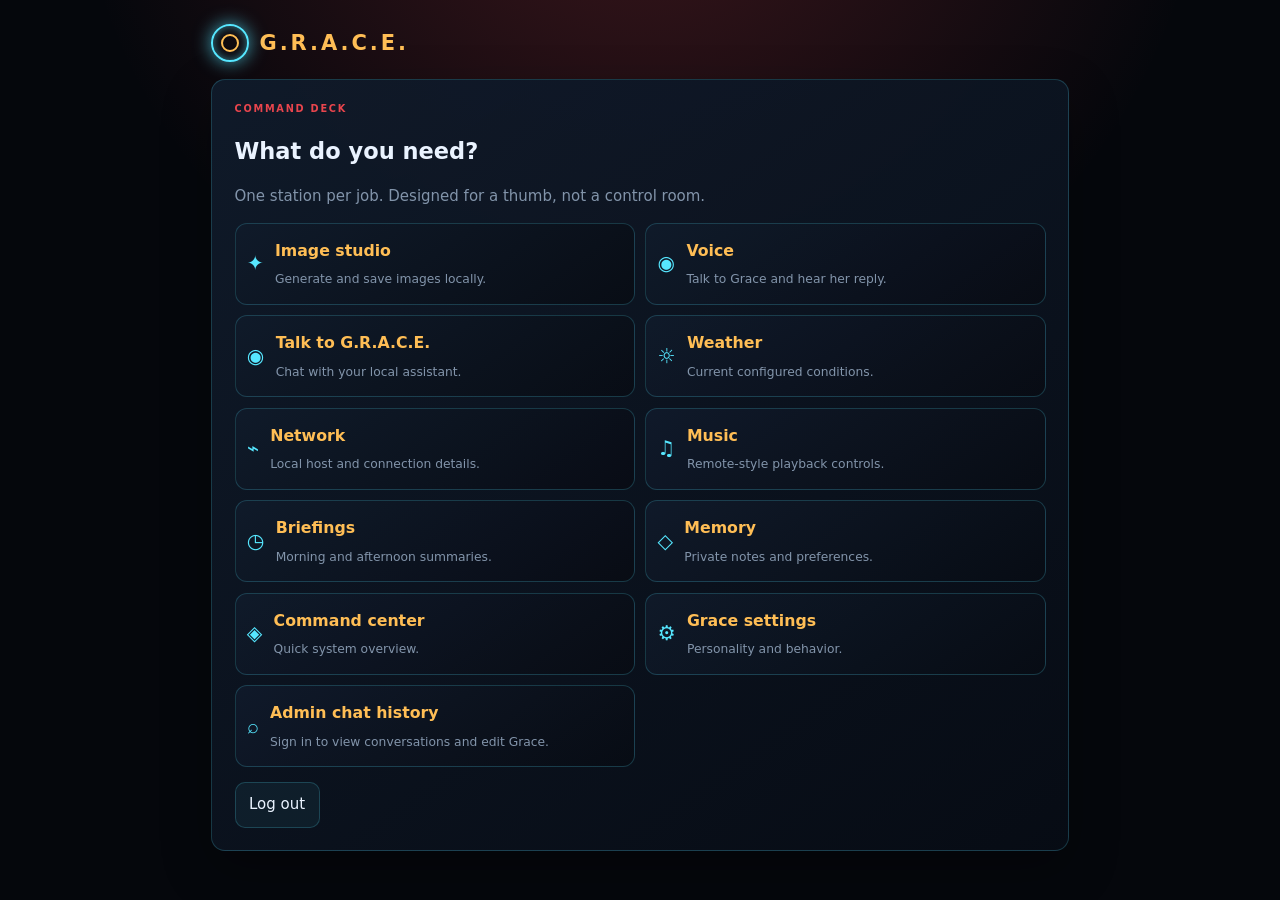
==== commit 8dd6e5d7: "Add visible logout control" ====
--- a/app/web/index.html
+++ b/app/web/index.html
@@ -98,7 +98,8 @@
     document.getElementById('message').addEventListener('keydown',(event)=>{if(event.key==='Enter'&&!event.shiftKey){event.preventDefault();event.currentTarget.form.requestSubmit();}});
     let imagePreviewData='',imagePreviewPrompt='';
     function setupImagePage(){if(document.querySelector('[data-page="image"]'))return;const menu=document.querySelector('[data-page="home"] .menu');if(menu&&!menu.querySelector('[href="#image"]'))menu.insertAdjacentHTML('afterbegin','<a class="menu-card" href="#image"><span class="glyph">✦</span><strong>Image studio</strong><span>Generate and save images locally.</span></a>');const section=document.createElement('section');section.className='page hidden';section.dataset.page='image';section.innerHTML='<div class="panel"><div class="panel-header"><h2>Image studio</h2><button type="button" onclick="go(\'home\')">Home</button></div><p class="muted">Describe an image for Stable Diffusion. Nothing is kept unless you press Save.</p><textarea id="imagePrompt" rows="3" placeholder="A cinematic sunrise over a quiet laboratory"></textarea><input id="imageNegative" class="remote-channel" value="blurry, low quality, distorted, text, watermark" aria-label="Negative prompt" /><div class="control-grid"><button id="imageGenerate" class="primary" type="button">Generate image</button><button id="imageSave" class="gold" type="button" disabled>Save image</button></div><p id="imageStatus" class="muted">Ready.</p><img id="imagePreview" alt="Generated preview" hidden style="display:block;max-width:100%;border-radius:12px;margin-top:.8rem" /><h3>Saved images</h3><div id="savedImages" class="dashboard-grid"></div></div>';document.querySelector('main').append(section);pages.push(section);const prompt=document.getElementById('imagePrompt'),negative=document.getElementById('imageNegative'),generate=document.getElementById('imageGenerate'),save=document.getElementById('imageSave'),status=document.getElementById('imageStatus'),preview=document.getElementById('imagePreview'),saved=document.getElementById('savedImages');generate.onclick=async()=>{const text=prompt.value.trim();if(!text){status.textContent='Enter a prompt first.';return;}generate.disabled=true;save.disabled=true;status.textContent='ComfyUI is generating…';try{const response=await fetch('/api/images/generate',{method:'POST',headers:{'Content-Type':'application/json'},body:JSON.stringify({prompt:text,negative_prompt:negative.value})});const result=await response.json();if(!response.ok)throw new Error(result.detail||'Generation failed.');imagePreviewData=result.image_base64;imagePreviewPrompt=text;preview.src=`data:${result.mime_type};base64,${result.image_base64}`;preview.hidden=false;save.disabled=false;status.textContent='Preview ready. It is not saved yet.';}catch(error){status.textContent=error.message||'Image generation failed.';}finally{generate.disabled=false;}};save.onclick=async()=>{save.disabled=true;status.textContent='Saving image…';try{const result=await (await fetch('/api/images/save',{method:'POST',headers:{'Content-Type':'application/json'},body:JSON.stringify({image_base64:imagePreviewData,prompt:imagePreviewPrompt})})).json();if(!result.image)throw new Error(result.detail||'Save failed.');status.textContent='Saved locally.';loadSavedImages();}catch(error){status.textContent=error.message||'Save failed.';}finally{save.disabled=false;}};async function loadSavedImages(){const response=await fetch('/api/images/saved');if(!response.ok){saved.innerHTML='<p class="muted">Sign in to view saved images.</p>';return;}const data=await response.json();saved.innerHTML=data.images.map(item=>`<div class="dashboard-tile"><img src="/api/images/saved/${encodeURIComponent(item.filename)}" alt="${escapeHtml(item.prompt||'Saved image')}" style="width:100%;border-radius:8px" /><small class="muted">${escapeHtml(item.prompt||'')}</small><button type="button" onclick="deleteSavedImage('${item.id}')">Delete</button></div>`).join('')||'<p class="muted">No saved images yet.</p>';}window.loadSavedImages=loadSavedImages;window.deleteSavedImage=async(id)=>{await fetch(`/api/images/saved/${id}`,{method:'DELETE'});loadSavedImages();};loadSavedImages();}
-    setupImagePage();window.addEventListener('hashchange',()=>{if(page()==='image')window.loadSavedImages?.();});
+    setupImagePage();if(page()==='image')renderPage();window.addEventListener('hashchange',()=>{if(page()==='image')window.loadSavedImages?.();});
+    (function setupLogoutButton(){const panel=document.querySelector('[data-page="home"] .panel');if(!panel||document.getElementById('logoutButton'))return;const row=document.createElement('div');row.className='toolbar';row.style.marginTop='1rem';row.innerHTML='<button id="logoutButton" type="button">Log out</button><span id="authStatus" class="muted"></span>';panel.append(row);const button=document.getElementById('logoutButton'),status=document.getElementById('authStatus');async function refresh(){const result=await (await fetch('/api/auth/me')).json();button.hidden=!result.authenticated;status.textContent=result.authenticated?`Signed in as ${result.username}.`:'';}button.onclick=async()=>{await fetch('/api/auth/logout',{method:'POST'});status.textContent='';button.hidden=true;go('home');};refresh();})();
   </script>
 </body>
 </html>
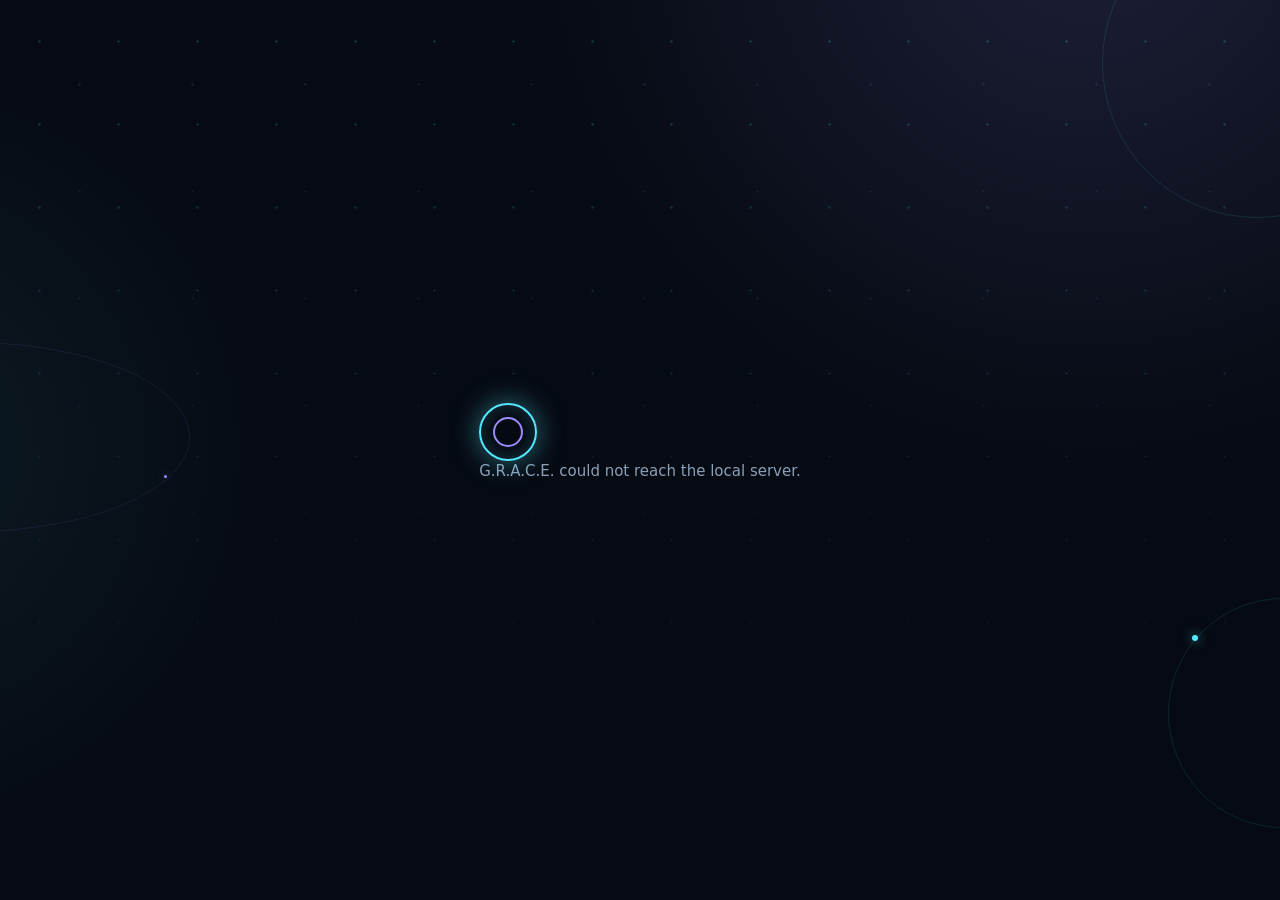
==== commit 7a25abd3: "Update Grace dashboard and lab capabilities" ====
--- a/app/web/index.html
+++ b/app/web/index.html
@@ -1,105 +1,125 @@
 <!doctype html>
 <html lang="en">
 <head>
-  <meta charset="utf-8" />
-  <meta name="viewport" content="width=device-width, initial-scale=1, viewport-fit=cover" />
-  <meta name="theme-color" content="#05070c" />
-  <meta name="description" content="G.R.A.C.E. local assistant console" />
-  <link rel="manifest" href="/manifest.webmanifest" />
-  <link rel="icon" href="/icon.svg" type="image/svg+xml" />
+  <meta charset="utf-8">
+  <meta name="viewport" content="width=device-width,initial-scale=1,viewport-fit=cover">
+  <meta name="theme-color" content="#060a12">
+  <meta name="description" content="G.R.A.C.E. local assistant">
+  <link rel="manifest" href="/manifest.webmanifest">
+  <link rel="icon" href="/icon.svg" type="image/svg+xml">
+  <link rel="apple-touch-icon" href="/icon-192.png">
   <title>G.R.A.C.E.</title>
   <style>
-    :root{color-scheme:dark;--bg:#05070c;--panel:#0b111c;--panel2:#101b2b;--ink:#eaf3ff;--muted:#8294aa;--cyan:#56e7ff;--gold:#ffbe55;--red:#e8454d;--line:rgba(86,231,255,.2)}
-    *{box-sizing:border-box}html,body{margin:0;min-height:100%;background:radial-gradient(circle at 50% -20%,rgba(232,69,77,.25),transparent 38rem),var(--bg);color:var(--ink);font:15px/1.45 system-ui,-apple-system,"Segoe UI",sans-serif}body{min-height:100dvh}button,input,textarea{font:inherit}button,.button-link{border:1px solid var(--line);border-radius:10px;background:rgba(86,231,255,.06);color:var(--ink);padding:.72rem .9rem;cursor:pointer;text-decoration:none;transition:.2s}button:hover,.button-link:hover{border-color:var(--cyan);background:rgba(86,231,255,.13)}button.primary{border-color:var(--red);background:linear-gradient(135deg,#b32536,#611622);font-weight:700}button.gold{border-color:var(--gold);color:var(--gold)}button:focus-visible,a:focus-visible,input:focus-visible,textarea:focus-visible{outline:2px solid var(--gold);outline-offset:2px}
-    .shell{width:min(900px,100%);margin:auto;padding:clamp(.75rem,3vw,1.4rem)}header{display:flex;align-items:center;justify-content:space-between;gap:1rem;padding:.2rem 0 1.1rem}.brand{display:flex;align-items:center;gap:.7rem;color:inherit;text-decoration:none}.arc{width:38px;height:38px;border:2px solid var(--cyan);border-radius:50%;box-shadow:0 0 18px rgba(86,231,255,.7),inset 0 0 10px rgba(86,231,255,.5);position:relative;flex:none}.arc:after{content:"";position:absolute;inset:8px;border:2px solid var(--gold);border-radius:50%}h1{font-size:1.4rem;letter-spacing:.14em;margin:0;color:var(--gold)}.eyebrow{display:block;color:var(--red);font-size:.65rem;font-weight:800;letter-spacing:.18em;text-transform:uppercase}.subtitle,.muted{color:var(--muted)}.header-actions,.toolbar{display:flex;gap:.5rem;flex-wrap:wrap;align-items:center}.hidden{display:none!important}
-    .panel{border:1px solid var(--line);border-radius:14px;background:linear-gradient(145deg,rgba(16,27,43,.95),rgba(7,12,21,.96));box-shadow:0 18px 50px rgba(0,0,0,.3);padding:clamp(1rem,4vw,1.5rem)}.panel-header{display:flex;align-items:center;justify-content:space-between;gap:.7rem;border-bottom:1px solid rgba(255,255,255,.08);padding-bottom:.8rem;margin-bottom:1rem}.panel-header h2{margin:0;color:var(--gold);letter-spacing:.06em}h3{color:var(--cyan)}
-    .menu{display:grid;grid-template-columns:repeat(2,minmax(0,1fr));gap:.7rem}.menu-card{display:grid;grid-template-columns:auto 1fr;grid-template-rows:auto auto;align-items:center;column-gap:.75rem;min-height:82px;border:1px solid var(--line);border-radius:12px;background:linear-gradient(145deg,rgba(16,27,43,.9),rgba(8,12,20,.9));padding:.75rem;color:inherit;text-decoration:none}.menu-card:hover{border-color:var(--gold);transform:translateY(-2px)}.menu-card .glyph{grid-row:1 / span 2;color:var(--cyan);font-size:1.35rem}.menu-card strong{color:var(--gold);font-size:1.05rem}.menu-card span:last-child{color:var(--muted);font-size:.82rem;line-height:1.25}
-    .chat-shell{display:flex;min-height:calc(100dvh - 125px);flex-direction:column}.chat-history{display:flex;flex:1;flex-direction:column;gap:.8rem;min-height:260px;max-height:calc(100dvh - 245px);overflow:auto;padding:.2rem .1rem 1rem}.bubble{max-width:88%;border:1px solid rgba(255,255,255,.1);border-radius:14px;padding:.75rem .9rem;white-space:pre-wrap;overflow-wrap:anywhere}.bubble.user{align-self:flex-end;border-color:rgba(255,190,85,.35);background:rgba(255,190,85,.1)}.bubble.assistant{align-self:flex-start;border-color:rgba(86,231,255,.25);background:rgba(86,231,255,.07)}.bubble small{display:block;color:var(--muted);font-size:.7rem;margin-bottom:.25rem}.typing{color:var(--cyan);font-style:italic}.chat-form{display:flex;gap:.55rem;border-top:1px solid rgba(255,255,255,.08);padding-top:.8rem}.chat-form textarea{flex:1;min-width:0;resize:none;border:1px solid var(--line);border-radius:10px;background:#050a12;color:var(--ink);padding:.75rem;min-height:48px;max-height:130px}.chat-tools{display:flex;justify-content:space-between;gap:.5rem;margin-top:.5rem}.weather-data{display:grid;grid-template-columns:repeat(4,minmax(0,1fr));gap:.6rem}.metric{border:1px solid rgba(86,231,255,.2);border-radius:10px;background:rgba(0,0,0,.18);padding:.7rem}.metric strong{display:block;color:var(--gold);font-size:1.15rem}.network-list{display:grid;gap:.5rem}.network-row{display:flex;justify-content:space-between;gap:1rem;border-bottom:1px solid rgba(255,255,255,.08);padding:.55rem 0}.doc{max-height:70dvh;overflow:auto}.doc h1,.doc h2,.doc h3{margin-top:1.2rem}.doc li{margin:.35rem 0}
-    @media(max-width:600px){.shell{padding:.7rem;padding-bottom:env(safe-area-inset-bottom)}header{align-items:flex-start}.header-actions .button-link{display:none}.menu{grid-template-columns:1fr}.menu-card{min-height:88px;padding:.85rem}.menu-card .glyph{font-size:1.2rem}.chat-shell{min-height:calc(100dvh - 105px)}.chat-history{max-height:none}.chat-form{align-items:stretch}.chat-form textarea{font-size:16px}.chat-form button{min-width:74px}.weather-data{grid-template-columns:repeat(2,minmax(0,1fr))}.network-row{align-items:flex-start;flex-direction:column;gap:.1rem}.network-row strong{overflow-wrap:anywhere}}
-    .scan-animation{height:150px;display:grid;place-items:center;position:relative;overflow:hidden;border:1px solid rgba(86,231,255,.18);border-radius:12px;background:radial-gradient(circle,rgba(86,231,255,.12),transparent 55%),#060b14;margin-bottom:1rem}.scan-animation .core{width:36px;height:36px;border:3px solid var(--gold);border-radius:50%;box-shadow:0 0 22px var(--cyan),inset 0 0 12px var(--gold);z-index:2}.scan-animation .orbit{position:absolute;border:1px solid rgba(86,231,255,.7);border-radius:50%;transform:rotate(-25deg);animation:spin 1.8s linear infinite}.scan-animation .orbit-one{width:90px;height:90px}.scan-animation .orbit-two{width:140px;height:48px;border-color:rgba(255,190,85,.7);animation-duration:2.5s;animation-direction:reverse}.scan-label{position:absolute;bottom:12px;color:var(--cyan);font-size:.78rem;letter-spacing:.1em;text-transform:uppercase}@keyframes spin{to{transform:rotate(335deg)}}
-    .control-grid{display:grid;grid-template-columns:repeat(2,minmax(0,1fr));gap:.65rem}.control-grid button{min-height:48px}.form-row{display:flex;gap:.5rem;margin:.65rem 0}.form-row input,.form-row textarea,.form-row select{flex:1;min-width:0;border:1px solid var(--line);border-radius:9px;background:#050a12;color:var(--ink);padding:.7rem}.memory-list{display:grid;gap:.5rem}.memory-item{display:flex;justify-content:space-between;gap:.75rem;padding:.7rem;border:1px solid rgba(86,231,255,.16);border-radius:9px}.memory-item small{color:var(--muted)}.briefing{border-left:3px solid var(--gold);padding:.65rem .8rem;background:rgba(255,190,85,.06);margin:.55rem 0}.dashboard-grid{display:grid;grid-template-columns:repeat(2,minmax(0,1fr));gap:.7rem}.dashboard-tile{padding:.8rem;border:1px solid var(--line);border-radius:10px;background:rgba(0,0,0,.16)}.dashboard-tile strong{display:block;margin-top:.25rem;overflow-wrap:anywhere}.menu-actions summary{cursor:pointer;color:var(--gold);font-size:1.25rem;list-style:none}.menu-actions summary::-webkit-details-marker{display:none}.menu-actions>div{display:flex;gap:.5rem;position:absolute;right:0;top:2.2rem;z-index:3;padding:.5rem;border:1px solid var(--line);border-radius:10px;background:var(--panel2)}.menu-actions{position:relative}.menu-toggle{display:none;margin:.3rem 0}.feature-nav.collapsed{display:none}.remote-shell{max-width:520px;margin:auto}.remote-display{display:flex;flex-direction:column;gap:.2rem;min-height:92px;margin:.5rem 0 1rem;padding:1rem;border:2px solid rgba(86,231,255,.35);border-radius:12px;background:#02060b;box-shadow:inset 0 0 22px rgba(86,231,255,.12)}.remote-display strong{color:var(--cyan);font-size:1.25rem;overflow-wrap:anywhere}.remote-row{display:flex;justify-content:center;gap:.7rem;margin:.7rem 0}.remote-button{min-width:84px;min-height:52px;border-radius:18px;background:linear-gradient(145deg,#17283a,#080e17);box-shadow:0 4px 0 #020408,0 0 12px rgba(86,231,255,.12);font-weight:700}.remote-button:active{transform:translateY(2px);box-shadow:0 2px 0 #020408}.remote-volume{display:flex;align-items:center;gap:.75rem;margin:1rem 0;color:var(--gold)}.remote-volume input{flex:1;accent-color:var(--cyan)}.remote-channel{width:100%;min-height:48px;border:1px solid var(--cyan);border-radius:10px;background:#050a12;color:var(--ink);padding:.7rem}
-    @media(max-width:600px){.control-grid,.dashboard-grid{grid-template-columns:1fr}.form-row{flex-direction:column}}
-    .menu-card[href="#workflow"]{display:none}.login-panel{max-width:620px;margin:auto}.conversation-bar{display:flex;gap:.5rem;align-items:center;margin:0 0 .7rem}.conversation-bar select{flex:1;min-width:0;border:1px solid var(--line);border-radius:9px;background:var(--panel2);color:var(--ink);padding:.7rem}
+    :root{color-scheme:dark;--bg:#060a12;--surface:#0c1421;--raised:#111f31;--ink:#eef7ff;--muted:#8ba0b6;--cyan:#55e8ff;--coral:#ff6d73;--violet:#9b8cff;--line:rgba(85,232,255,.18);--safe-bottom:max(12px,env(safe-area-inset-bottom))}
+    *{box-sizing:border-box}html,body{margin:0;min-height:100%;background:var(--bg);color:var(--ink);font:15px/1.45 Inter,system-ui,-apple-system,"Segoe UI",sans-serif}body{min-height:100dvh;background:radial-gradient(circle at 85% -10%,rgba(155,140,255,.16),transparent 38rem),radial-gradient(circle at -10% 50%,rgba(85,232,255,.08),transparent 28rem),var(--bg)}button,input,textarea,select{font:inherit}button,a{touch-action:manipulation}.hidden{display:none!important}
+    .orbit-field{position:fixed;inset:0;z-index:0;overflow:hidden;pointer-events:none}.orbit{position:absolute;border:1px solid rgba(85,232,255,.12);border-radius:50%;animation:orbit-spin 28s linear infinite}.orbit:before,.orbit:after{content:"";position:absolute;border-radius:50%;background:var(--cyan);box-shadow:0 0 12px rgba(85,232,255,.75)}.orbit:before{width:6px;height:6px;top:16%;left:10%}.orbit:after{width:3px;height:3px;right:5%;bottom:28%;background:var(--violet);box-shadow:0 0 10px rgba(155,140,255,.75)}.orbit-one{width:310px;height:310px;top:-92px;right:-132px}.orbit-two{width:440px;height:190px;left:-250px;top:38%;border-color:rgba(155,140,255,.1);animation-duration:38s;animation-direction:reverse}.orbit-three{width:230px;height:230px;right:-118px;bottom:8%;animation-duration:22s}.star-field{position:absolute;inset:0;background-image:radial-gradient(circle,rgba(85,232,255,.62) 0 1px,transparent 1.5px),radial-gradient(circle,rgba(155,140,255,.45) 0 1px,transparent 1.5px);background-position:0 0,23px 31px;background-size:79px 83px,113px 107px;opacity:.3;mask-image:linear-gradient(to bottom,black,transparent 88%)}@keyframes orbit-spin{to{transform:rotate(360deg)}}.boot,.auth,.app{position:relative;z-index:1}@media(prefers-reduced-motion:reduce){.orbit{animation:none}.boot-core{animation:none}}
+    button,.button{min-height:44px;border:1px solid var(--line);border-radius:13px;background:rgba(85,232,255,.07);color:var(--ink);padding:.7rem .9rem;text-decoration:none;cursor:pointer}button:hover,.button:hover{border-color:var(--cyan)}button:disabled{opacity:.45;cursor:not-allowed}.primary{border-color:transparent;background:linear-gradient(135deg,#1ca5bf,#4768cf);font-weight:750}.danger{border-color:rgba(255,109,115,.5);color:#ff9da1}.quiet{background:transparent;border-color:transparent;color:var(--muted)}:focus-visible{outline:2px solid var(--cyan);outline-offset:3px}
+    .boot,.auth{min-height:100dvh;display:grid;place-items:center;padding:24px}.boot-core,.grace-core{width:58px;height:58px;border:2px solid var(--cyan);border-radius:50%;box-shadow:0 0 28px rgba(85,232,255,.45),inset 0 0 18px rgba(85,232,255,.18);position:relative}.boot-core:after,.grace-core:after{content:"";position:absolute;inset:12px;border:2px solid var(--violet);border-radius:50%}.boot-core{animation:pulse 1.7s ease-in-out infinite}@keyframes pulse{50%{transform:scale(1.06);box-shadow:0 0 42px rgba(85,232,255,.7)}}
+    .auth-card{width:min(100%,430px);padding:28px 22px;border:1px solid var(--line);border-radius:26px;background:linear-gradient(160deg,rgba(17,31,49,.96),rgba(7,12,21,.97));box-shadow:0 30px 90px rgba(0,0,0,.5)}.auth-brand{display:flex;align-items:center;gap:16px;margin-bottom:26px}.wordmark{font-weight:850;letter-spacing:.18em}.subtle,.status{color:var(--muted)}h1,h2,h3,p{margin-top:0}h1{font-size:1.4rem;margin-bottom:3px}h2{font-size:1.35rem}.tabs{display:grid;grid-template-columns:1fr 1fr;gap:5px;padding:5px;border:1px solid var(--line);border-radius:15px;margin-bottom:18px}.tabs button{border:0}.tabs button.active{background:var(--raised);color:var(--cyan)}.field{display:grid;gap:6px;margin:13px 0}.field span{font-size:.78rem;color:var(--muted);letter-spacing:.04em}.field input,.field textarea,.field select{width:100%;min-height:48px;border:1px solid var(--line);border-radius:13px;background:#070d17;color:var(--ink);padding:12px;font-size:16px}.check{display:flex;align-items:center;gap:9px;margin:14px 0;color:var(--muted)}.check input{width:19px;height:19px;accent-color:var(--cyan)}.full{width:100%}
+    .app{width:min(100%,760px);min-height:100dvh;margin:auto;padding:0 14px calc(84px + var(--safe-bottom))}.topbar{position:sticky;top:0;z-index:5;isolation:isolate;display:flex;align-items:center;justify-content:space-between;padding:14px 2px}.topbar:before{content:"";position:absolute;z-index:-1;top:0;bottom:0;left:50%;width:100vw;transform:translateX(-50%);background:linear-gradient(var(--bg) 72%,transparent)}.brand-mini{display:flex;align-items:center;gap:10px;border:0;background:transparent;color:inherit;padding:0}.brand-mini .grace-core{width:36px;height:36px}.brand-mini .grace-core:after{inset:8px}.brand-mini strong{letter-spacing:.14em}.avatar{width:42px;height:42px;border-radius:50%;padding:0;font-weight:800}
+    .screen{animation:enter .18s ease-out}@keyframes enter{from{opacity:.3;transform:translateY(5px)}}.eyebrow{color:var(--cyan);font-size:.7rem;font-weight:800;letter-spacing:.16em;text-transform:uppercase}.hero{padding:20px 4px 14px}.hero h2{font-size:clamp(1.75rem,7vw,2.35rem);line-height:1.08;margin:7px 0}.ask{display:flex;align-items:center;gap:10px;width:100%;min-height:62px;border-color:rgba(85,232,255,.45);background:linear-gradient(110deg,rgba(85,232,255,.12),rgba(155,140,255,.1));text-align:left}.ask span:first-child{font-size:1.35rem;color:var(--cyan)}
+    .card{border:1px solid var(--line);border-radius:20px;background:linear-gradient(145deg,rgba(17,31,49,.92),rgba(8,14,24,.96));padding:17px;margin:12px 0;box-shadow:0 14px 36px rgba(0,0,0,.18)}.card-head{display:flex;align-items:start;justify-content:space-between;gap:12px}.card h3{margin-bottom:5px}.state-line{display:flex;align-items:center;gap:8px}.dot{width:8px;height:8px;border-radius:50%;background:var(--cyan);box-shadow:0 0 10px var(--cyan)}.quick-grid,.feature-grid,.metric-grid{display:grid;grid-template-columns:repeat(2,minmax(0,1fr));gap:10px}#homeScreen .quick-grid{margin-top:14px}.quick,.feature{min-height:94px;text-align:left;display:flex;flex-direction:column;justify-content:space-between}.quick strong,.feature strong{display:block}.quick small,.feature small{color:var(--muted)}.feature-icon{color:var(--cyan);font-size:1.25rem}.setup-link{display:flex;align-items:center;gap:12px;width:100%;margin-top:10px;text-align:left;background:rgba(85,232,255,.05)}.setup-link strong,.setup-link small{display:block}.setup-link small{color:var(--muted)}.admin-only{display:none}.is-admin .admin-only{display:flex}
+    .bottom-nav{position:fixed;z-index:8;left:50%;bottom:0;transform:translateX(-50%);width:min(100%,760px);display:grid;grid-template-columns:repeat(4,1fr);padding:8px 10px var(--safe-bottom);border-top:1px solid var(--line);background:rgba(6,10,18,.94);backdrop-filter:blur(18px)}.bottom-nav button{display:grid;place-items:center;gap:2px;border:0;background:transparent;color:var(--muted);font-size:.72rem;padding:5px}.bottom-nav button span{font-size:1.15rem}.bottom-nav button.active{color:var(--cyan)}
+    .screen-head{display:flex;align-items:center;justify-content:space-between;gap:10px;margin:8px 0 14px}.screen-head h2{margin:0}#chatScreen{height:calc(100dvh - 134px - var(--safe-bottom));overflow:hidden}#chatScreen:not(.hidden){display:flex;flex-direction:column}.chat{display:flex;flex:1;min-height:0;flex-direction:column}.messages{flex:1;min-height:0;overflow-y:auto;overscroll-behavior:contain;display:flex;flex-direction:column;gap:11px;padding:4px 0 14px}.message{max-width:91%;padding:12px 14px;border-radius:17px;white-space:pre-wrap;overflow-wrap:anywhere}.message.user{align-self:flex-end;background:rgba(155,140,255,.16);border:1px solid rgba(155,140,255,.3)}.message.assistant{align-self:flex-start;border-left:2px solid var(--cyan);background:rgba(85,232,255,.06)}.message small{display:block;color:var(--muted);margin-bottom:4px}.composer{display:flex;flex-shrink:0;gap:8px;padding-top:10px;border-top:1px solid var(--line);background:var(--bg)}.composer textarea{flex:1;resize:none;min-height:50px;max-height:120px;border:1px solid var(--line);border-radius:16px;background:#070d17;color:var(--ink);padding:13px;font-size:16px}.composer button{min-width:64px}
+    .voice-panel{text-align:center;padding:22px 17px}.voice-core{width:112px;height:112px;margin:8px auto 20px;border:1px solid rgba(85,232,255,.45);border-radius:50%;display:grid;place-items:center;background:radial-gradient(circle,rgba(85,232,255,.2),rgba(85,232,255,.03) 58%,transparent 60%);box-shadow:0 0 32px rgba(85,232,255,.15);transition:.2s}.voice-core.listening{transform:scale(1.06);box-shadow:0 0 42px rgba(85,232,255,.45);animation:pulse 1.3s ease-in-out infinite}.voice-core span{font-size:2rem;color:var(--cyan)}.voice-actions{display:grid;grid-template-columns:1fr 1fr;gap:9px}.voice-actions .primary{grid-column:1/-1}.voice-response{text-align:left;min-height:90px;border-left:2px solid var(--cyan);padding:12px 14px;background:rgba(85,232,255,.05);border-radius:0 14px 14px 0;white-space:pre-wrap;overflow-wrap:anywhere}.voice-panel .field{text-align:left}
+    .row{display:flex;gap:9px;align-items:center}.row>*{min-width:0}.stack{display:grid;gap:10px}.metric{padding:13px;border:1px solid var(--line);border-radius:14px;background:rgba(0,0,0,.15)}.metric strong{display:block;margin-top:3px}.list-item{display:flex;align-items:center;justify-content:space-between;gap:10px;padding:13px 0;border-bottom:1px solid rgba(255,255,255,.07)}.list-item:last-child{border:0}.list-item small{display:block;color:var(--muted)}.notice{padding:12px;border-radius:13px;background:rgba(255,109,115,.08);color:#ffc1c3}.personality-preview{border-left:2px solid var(--violet);padding-left:12px;color:var(--muted)}
+    @media(min-width:620px){.app{padding-left:24px;padding-right:24px}.feature-grid{grid-template-columns:repeat(3,1fr)}.quick-grid{grid-template-columns:repeat(4,1fr)}}
   </style>
 </head>
 <body>
-  <div class="shell">
-    <header><a class="brand" href="#home" aria-label="G.R.A.C.E. home"><span class="arc" aria-hidden="true"></span><span><h1>G.R.A.C.E.</h1><span class="subtitle" id="expansion"></span></span></a><div class="header-actions"><button id="installButton" class="primary" type="button" hidden>Install</button></div></header>
-    <button id="featureMenuToggle" class="menu-toggle" type="button" aria-label="Open navigation" aria-expanded="false" aria-controls="featureNav">☰</button><nav id="featureNav" class="toolbar feature-nav" aria-label="Feature navigation"><a class="button-link" href="#music">Music</a><a class="button-link" href="#briefings">Briefings</a><a class="button-link" href="#memory">Memory</a><a class="button-link" href="#center">Center</a><a class="button-link" href="#settings">Settings</a></nav>
+  <div class="orbit-field" aria-hidden="true"><div class="star-field"></div><div class="orbit orbit-one"></div><div class="orbit orbit-two"></div><div class="orbit orbit-three"></div></div>
+  <div id="boot" class="boot"><div><div class="boot-core" aria-hidden="true"></div><p class="status" role="status">Establishing a secure session…</p></div></div>
+
+  <section id="auth" class="auth hidden" aria-labelledby="authTitle">
+    <div class="auth-card">
+      <div class="auth-brand"><div class="grace-core" aria-hidden="true"></div><div><h1 id="authTitle" class="wordmark">G.R.A.C.E.</h1><span class="subtle">Private local intelligence</span></div></div>
+      <p id="authGreeting">Good evening. Ready when you are.</p>
+      <div class="tabs" role="tablist"><button id="signInTab" class="active" type="button">Sign in</button><button id="signUpTab" type="button">Create account</button></div>
+      <form id="loginForm">
+        <label class="field"><span>Username</span><input id="loginUsername" autocomplete="username" required></label>
+        <label class="field"><span>Password</span><input id="loginPassword" type="password" autocomplete="current-password" required></label>
+        <label class="check"><input id="rememberMe" type="checkbox"> Keep me signed in on this device</label>
+        <button class="primary full" type="submit">Sign in</button>
+      </form>
+      <form id="signupForm" class="hidden">
+        <label class="field"><span>Username</span><input id="signupUsername" autocomplete="username" minlength="3" required></label>
+        <label class="field"><span>Password</span><input id="signupPassword" type="password" autocomplete="new-password" minlength="8" required></label>
+        <button class="primary full" type="submit">Create account</button>
+      </form>
+      <p id="authStatus" class="status" aria-live="polite">G.R.A.C.E. is available on this server.</p>
+    </div>
+  </section>
+
+  <div id="app" class="app hidden">
+    <header class="topbar"><button class="brand-mini" type="button" data-go="home" aria-label="Go to home"><span class="grace-core" aria-hidden="true"></span><strong>G.R.A.C.E.</strong></button><button id="accountButton" class="avatar" type="button" aria-label="Open your account">G</button></header>
     <main>
-      <section class="page hidden" data-page="login"><div class="panel login-panel"><div class="panel-header"><h2>Admin login</h2><button type="button" onclick="go('home')">Home</button></div><p class="muted">Only the administrator can open Grace chat history or edit settings.</p><form class="form-row" onsubmit="adminLogin(event)"><input id="loginUsername" autocomplete="username" placeholder="Username" required /><input id="loginPassword" type="password" autocomplete="current-password" placeholder="Password" required /><button class="primary">Sign in</button></form><p id="loginStatus" class="muted"></p></div></section>
-      <section class="page" data-page="home"><div class="panel"><span class="eyebrow">Command deck</span><h2>What do you need?</h2><p class="muted">One station per job. Designed for a thumb, not a control room.</p><div class="menu"><a class="menu-card" href="#chat"><span class="glyph">◉</span><strong>Talk to G.R.A.C.E.</strong><span>Chat with your local assistant.</span></a><a class="menu-card" href="#weather"><span class="glyph">☼</span><strong>Weather</strong><span>Current configured conditions.</span></a><a class="menu-card" href="#network"><span class="glyph">⌁</span><strong>Network</strong><span>Local host and connection details.</span></a><a class="menu-card" href="#music"><span class="glyph">♫</span><strong>Music</strong><span>Remote-style playback controls.</span></a><a class="menu-card" href="#briefings"><span class="glyph">◷</span><strong>Briefings</strong><span>Morning and afternoon summaries.</span></a><a class="menu-card" href="#memory"><span class="glyph">◇</span><strong>Memory</strong><span>Private notes and preferences.</span></a><a class="menu-card" href="#center"><span class="glyph">◈</span><strong>Command center</strong><span>Quick system overview.</span></a><a class="menu-card" href="#settings"><span class="glyph">⚙</span><strong>Grace settings</strong><span>Personality and behavior.</span></a><a class="menu-card" href="#workflow"><span class="glyph">▣</span><strong>Workflow</strong><span>Build and ship the next capability.</span></a></div></div></section>
-      <section class="page hidden" data-page="chat"><div class="panel chat-shell"><div class="panel-header"><h2>Talk to G.R.A.C.E.</h2><div class="toolbar"><button class="gold" type="button" onclick="clearChat()">Clear</button><button type="button" onclick="go('home')">Home</button></div></div><div id="chatHistory" class="chat-history" aria-live="polite"></div><form class="chat-form" onsubmit="sendChat(event)"><textarea id="message" rows="1" placeholder="Message G.R.A.C.E.…" autocomplete="off"></textarea><button class="primary" type="submit">Send</button></form><div class="chat-tools"><span class="muted">Local model · no emojis</span><span class="muted">Enter to send</span></div></div></section>
-      <section class="page hidden" data-page="weather"><div class="panel"><div class="panel-header"><h2>Weather</h2><div class="toolbar"><button type="button" onclick="loadWeather(true)">Refresh</button><button type="button" onclick="go('home')">Home</button></div></div><p id="weatherStatus" class="muted">Loading…</p><div id="weatherData" class="weather-data"></div></div></section>
-      <section class="page hidden" data-page="network"><div class="panel"><div class="panel-header"><h2>Network diagnostics</h2><div class="toolbar"><button id="scanButton" type="button" onclick="scanNetwork()">Scan Wi-Fi</button><button type="button" onclick="go('home')">Home</button></div></div><div id="scanAnimation" class="scan-animation hidden" aria-label="Scanning network" role="status"><span class="orbit orbit-one"></span><span class="orbit orbit-two"></span><span class="core"></span><span class="scan-label">Mapping local space…</span></div><p id="networkStatus" class="muted">Ping, ARP, and common TCP probes across 10.0.0.1–10.0.0.225.</p><div id="networkData" class="network-list"></div></div></section>
-      <section class="page hidden" data-page="music"><div class="panel remote-shell"><div class="panel-header"><h2>Music remote</h2><button type="button" onclick="go('home')">Home</button></div><div class="remote-display"><span class="eyebrow">Now playing</span><strong id="remoteTrack">No track selected</strong><span id="musicStatus" class="muted">Loading playback state...</span></div><div class="remote-row"><button class="remote-button" onclick="musicCommand('previous')">|◀</button><button class="remote-button primary" onclick="musicCommand('play')">▶ / ❚❚</button><button class="remote-button" onclick="musicCommand('next')">▶|</button></div><div class="remote-row"><button class="remote-button gold" onclick="musicCommand('stop')">■ Stop</button><button class="remote-button" onclick="toggleShuffle()">⤨ Shuffle</button></div><label class="remote-volume">Volume <input id="musicVolume" type="range" min="0" max="100" value="50" oninput="musicCommand('volume')" /></label><select id="musicTrack" class="remote-channel" aria-label="Choose a track"></select><p class="muted">The queue is Grace’s local channel list. Connect an audio provider when you want these commands to produce sound.</p></div></section>
-      <section class="page hidden" data-page="briefings"><div class="panel"><div class="panel-header"><h2>Briefings</h2><button type="button" onclick="go('home')">Home</button></div><div class="form-row"><input id="morningTime" value="07:00" /><input id="afternoonTime" value="13:00" /><button onclick="saveSchedule()">Save schedule</button></div><label><input id="briefingEnabled" type="checkbox" /> Enable local schedule</label><div class="control-grid"><button class="primary" onclick="createBriefing('morning')">Run morning</button><button onclick="createBriefing('afternoon')">Run afternoon</button></div><div id="briefingHistory"></div></div></section>
-      <section class="page hidden" data-page="memory"><div class="panel"><div class="panel-header"><h2>Personal memory</h2><div><a class="button-link" href="/api/memory/export" download="grace-memory.json">Export</a><button onclick="go('home')">Home</button></div></div><form class="form-row" onsubmit="saveMemory(event)"><input id="memoryContent" placeholder="A note Grace may remember" required /><input id="memoryCategory" placeholder="Category" value="note" /><button class="primary">Save</button></form><div id="memoryList" class="memory-list"></div></div></section>
-      <section class="page hidden" data-page="center"><div class="panel"><div class="panel-header"><h2>Cinematic command center</h2><button onclick="go('home')">Home</button></div><div id="centerData" class="dashboard-grid"></div></div></section>
-      <section class="page hidden" data-page="settings"><div class="panel"><div class="panel-header"><h2>Grace settings</h2><button onclick="go('home')">Home</button></div><form class="form-row" onsubmit="saveSettings(event)"><textarea id="personality" rows="3" placeholder="Personality"></textarea><input id="voice" placeholder="Voice mode" /><button class="primary">Save</button></form><label><input id="confirmActions" type="checkbox" /> Confirm sensitive actions</label><p id="settingsStatus" class="muted"></p></div></section>
+      <section id="homeScreen" class="screen">
+        <div class="hero"><h2 id="greeting">Good evening.</h2><p class="subtle">Generally Reliable Assistant for Computing and Engineering</p></div>
+        <button class="ask" type="button" data-go="chat"><span>⌁</span><span><strong>Ask G.R.A.C.E.</strong><br><small class="subtle">What do you need?</small></span></button>
+        <div class="quick-grid"><button class="quick" data-go="voice"><span class="feature-icon">●</span><strong>Voice</strong><small>Talk with G.R.A.C.E.</small></button><button class="quick" data-feature="weather"><span class="feature-icon">◌</span><strong>Weather</strong><small>Check conditions</small></button><button class="quick" data-feature="music"><span class="feature-icon">♫</span><strong>Music</strong><small>Open controls</small></button><button class="quick" data-feature="images"><span class="feature-icon">✦</span><strong>Create</strong><small>Generate an image</small></button></div>
+        <a class="setup-link button" href="/certificate"><span class="feature-icon">◇</span><span><strong>Secure phone setup</strong><small>Install the certificate for microphone access</small></span></a>
+        <div class="card"><div class="card-head"><div><span class="eyebrow">System state</span><h3>All systems nominal</h3></div><span class="dot" aria-label="Online"></span></div><p id="systemSummary" class="subtle">Loading your workspace…</p></div>
+      </section>
+
+      <section id="chatScreen" class="screen hidden"><div class="screen-head"><h2>Conversation</h2><button id="newChat" class="quiet" type="button">New</button></div><div class="chat"><div id="messages" class="messages" aria-live="polite"></div><form id="chatForm" class="composer"><textarea id="messageInput" rows="1" placeholder="What do you need?" autocomplete="off"></textarea><button class="primary" type="submit">Send</button></form></div></section>
+
+      <section id="voiceScreen" class="screen hidden"><div class="screen-head"><h2>Voice conversation</h2><button id="voiceStop" class="quiet" type="button">Stop audio</button></div><div class="card voice-panel"><div id="voiceCore" class="voice-core" aria-hidden="true"><span>●</span></div><p id="voiceStatus" class="status" role="status" aria-live="polite">Tap the microphone and speak.</p><form id="voiceForm"><label class="field"><span>You said</span><textarea id="voiceTranscript" rows="3" placeholder="Your words will appear here. You can also type." autocomplete="off"></textarea></label><div class="voice-actions"><button id="voiceListen" class="primary" type="button">Start listening</button><button id="voiceSend" type="submit">Send</button><label class="check"><input id="voiceAutoSpeak" type="checkbox" checked> Speak replies</label></div></form></div><div class="card"><span class="eyebrow">G.R.A.C.E.</span><p id="voiceResponse" class="voice-response">Ready when you are.</p></div></section>
+
+      <section id="controlScreen" class="screen hidden"><div class="screen-head"><div><span class="eyebrow">Connected space</span><h2>Control</h2></div></div><div class="feature-grid"><button class="feature" data-feature="devices"><span class="feature-icon">⏻</span><span><strong>Devices</strong><small>Lights, plugs, and switches</small></span></button><button class="feature" data-feature="music"><span class="feature-icon">♫</span><span><strong>Music</strong><small>Playback and volume</small></span></button><button class="feature" data-feature="images"><span class="feature-icon">✦</span><span><strong>Image studio</strong><small>Create and save locally</small></span></button><button class="feature" data-feature="weather"><span class="feature-icon">◌</span><span><strong>Weather</strong><small>Current conditions</small></span></button><button class="feature" data-feature="network"><span class="feature-icon">⌁</span><span><strong>Network</strong><small>Local diagnostics</small></span></button><button class="feature" data-feature="briefings"><span class="feature-icon">◇</span><span><strong>Briefings</strong><small>Daily summaries</small></span></button><button class="feature" data-feature="memory"><span class="feature-icon">◈</span><span><strong>Memory</strong><small>Notes G.R.A.C.E. keeps</small></span></button></div></section>
+
+      <section id="accountScreen" class="screen hidden"><div class="screen-head"><div><span class="eyebrow">Account</span><h2 id="accountName">You</h2></div></div><div class="card"><div class="list-item"><span>Access level<small id="accountRole"></small></span></div><button class="list-item full admin-only quiet" type="button" data-go="admin"><span>G.R.A.C.E. personality<small>Admin controls</small></span><span>›</span></button><button id="sessionsButton" class="list-item full quiet" type="button"><span>Signed-in sessions<small>Review and revoke access</small></span><span>›</span></button></div><div id="sessionsPanel" class="card hidden"><h3>Signed-in sessions</h3><div id="sessionList"></div></div><button id="logoutButton" class="danger full" type="button">Log out</button></section>
+
+      <section id="adminScreen" class="screen hidden"><div class="screen-head"><button class="quiet" type="button" data-go="account">‹ Account</button><h2>Personality</h2></div><div class="card"><p class="personality-preview">Highly competent, discreet, and occasionally dry. Helpful first; funny second.</p><form id="settingsForm"><label class="field"><span>Core personality</span><textarea id="personality" rows="4"></textarea></label><label class="field"><span>Humor</span><select id="humor"><option>off</option><option>subtle</option><option>balanced</option><option>playful</option></select></label><label class="field"><span>Formality</span><select id="formality"><option>casual</option><option>polished</option><option>formal</option></select></label><label class="field"><span>Response length</span><select id="responseLength"><option>brief</option><option>standard</option><option>detailed</option></select></label><label class="field"><span>Proactive comments</span><select id="proactiveComments"><option>never</option><option>important</option><option>occasionally</option></select></label><label class="check"><input id="confirmActions" type="checkbox"> Confirm sensitive actions</label><button class="primary full">Save personality</button><p id="settingsStatus" class="status" aria-live="polite"></p></form></div></section>
+
+      <section id="featureScreen" class="screen hidden"><div class="screen-head"><button class="quiet" type="button" data-go="control">‹ Control</button><h2 id="featureTitle">Feature</h2></div><div id="featureContent"></div></section>
     </main>
+    <nav class="bottom-nav" aria-label="Primary navigation"><button class="active" data-go="home"><span>⌂</span>Home</button><button data-go="chat"><span>⌁</span>Ask</button><button data-go="control"><span>◈</span>Control</button><button data-go="account"><span>○</span>You</button></nav>
   </div>
   <script>
-    const pages=[...document.querySelectorAll('[data-page]')],installButton=document.getElementById('installButton'),chatKey='grace-chat-history-v1';let installPrompt=null,chatHistory=JSON.parse(localStorage.getItem(chatKey)||'[]');
-    function escapeHtml(v){return String(v).replace(/&/g,'&amp;').replace(/</g,'&lt;').replace(/>/g,'&gt;').replace(/"/g,'&quot;').replace(/'/g,'&#39;');}function go(page){window.location.hash=page;}function page(){return window.location.hash.slice(1)||'home';}
-    function renderPage(){const active=page();pages.forEach((item)=>item.classList.toggle('hidden',item.dataset.page!==active));const nav=document.getElementById('featureNav'),toggle=document.getElementById('featureMenuToggle');nav.classList.add('collapsed');toggle.style.display=active==='home'?'none':'inline-block';toggle.setAttribute('aria-expanded','false');if(active==='chat')renderChat();if(active==='weather')loadWeather();if(active==='network')loadNetwork();if(active==='workflow')loadDoc('/workflow.md','workflowDoc');if(active==='music')loadMusic();if(active==='briefings')loadBriefings();if(active==='memory')loadMemory();if(active==='settings')loadSettings();if(active==='center')loadCenter();}
-    function renderChat(){const target=document.getElementById('chatHistory');if(!chatHistory.length)chatHistory=[{role:'assistant',content:'Good evening. I am G.R.A.C.E. Ask me something useful. I promise to be only mildly judgmental.'}];target.innerHTML=chatHistory.map((item)=>`<div class="bubble ${item.role}"><small>${item.role==='user'?'You':'G.R.A.C.E.'}</small>${escapeHtml(item.content)}</div>`).join('');target.scrollTop=target.scrollHeight;}
-    function saveChat(){localStorage.setItem(chatKey,JSON.stringify(chatHistory.slice(-80)));}
-    function clearChat(){chatHistory=[];saveChat();renderChat();}
-    async function sendChat(event){event.preventDefault();const input=document.getElementById('message'),text=input.value.trim();if(!text)return;chatHistory.push({role:'user',content:text});input.value='';saveChat();renderChat();const target=document.getElementById('chatHistory');target.insertAdjacentHTML('beforeend','<div class="bubble assistant typing">G.R.A.C.E. is thinking…</div>');target.scrollTop=target.scrollHeight;try{const response=await fetch('/api/chat',{method:'POST',headers:{'Content-Type':'application/json'},body:JSON.stringify({message:text})}),result=await response.json();target.lastElementChild.remove();chatHistory.push({role:'assistant',content:result.answer||result.error||'No response.'});}catch(error){target.lastElementChild.remove();chatHistory.push({role:'assistant',content:'I could not reach the local server. Very unlike me.'});}saveChat();renderChat();}
-    async function loadWeather(force=false){const response=await fetch(`/api/weather${force?'?force_refresh=true':''}`),data=await response.json(),status=document.getElementById('weatherStatus'),target=document.getElementById('weatherData');if(!data.available){status.textContent=data.error||'Weather unavailable.';target.innerHTML='';return;}status.textContent=`${data.location} · ${data.condition} · updated ${data.updated_at}`;target.innerHTML=[['Temperature',`${data.temperature_f}°F`],['Feels like',`${data.feels_like_f}°F`],['Humidity',`${data.humidity_percent}%`],['Wind',`${data.wind_mph} mph`]].map(([a,b])=>`<div class="metric"><span class="muted">${a}</span><strong>${escapeHtml(b)}</strong></div>`).join('');}
-    async function loadNetwork(){const data=await (await fetch('/api/network')).json();document.getElementById('networkData').innerHTML=[['Hostname',data.hostname],['Server',`${data.server_host}:${data.server_port}`],['Client',data.client_host||'unknown'],['Addresses',data.addresses.join(', ')||'none'],['Mode',data.local_only?'Local-only':'Remote']].map(([a,b])=>`<div class="network-row"><span class="muted">${a}</span><strong>${escapeHtml(b)}</strong></div>`).join('');}
-    async function scanNetwork(){const status=document.getElementById('networkStatus'),target=document.getElementById('networkData'),button=document.getElementById('scanButton'),animation=document.getElementById('scanAnimation');status.textContent='Scanning 225 addresses…';target.innerHTML='';button.disabled=true;animation.classList.remove('hidden');try{const data=await (await fetch('/api/network/scan')).json();status.textContent=`Found ${data.machines.length} machine(s) · ping, ARP, and TCP probes`;target.innerHTML=data.machines.length?data.machines.map((machine)=>`<div class="network-row"><span><strong>${escapeHtml(machine.hostname||'Unknown device')}</strong><br><span class="muted">${escapeHtml(machine.address)}${machine.mac_address?` · ${escapeHtml(machine.mac_address)}`:''} · ${escapeHtml(machine.method)}</span></span><strong>${machine.open_ports.length?escapeHtml(machine.open_ports.join(', ')):'No open ports'}</strong></div>`).join(''):'<p class="muted">No devices responded.</p>';}catch(error){status.textContent='Network scan failed.';}finally{button.disabled=false;animation.classList.add('hidden');}}
-    async function loadDoc(url,target){document.getElementById(target).innerHTML=(await (await fetch(url)).text()).replace(/\r\n/g,'\n').split('\n').map((line)=>line.startsWith('# ')?`<h1>${escapeHtml(line.slice(2))}</h1>`:line.startsWith('## ')?`<h2>${escapeHtml(line.slice(3))}</h2>`:line.startsWith('### ')?`<h3>${escapeHtml(line.slice(4))}</h3>`:line.startsWith('- ')?`<li>${escapeHtml(line.slice(2))}</li>`:line.trim()?`<p>${escapeHtml(line)}</p>`:'').join('');}
-    window.addEventListener('hashchange',renderPage);if('serviceWorker'in navigator)navigator.serviceWorker.register('/sw.js');window.addEventListener('beforeinstallprompt',(e)=>{e.preventDefault();installPrompt=e;installButton.hidden=false;});installButton.addEventListener('click',async()=>{if(!installPrompt)return;installPrompt.prompt();await installPrompt.userChoice;installPrompt=null;installButton.hidden=true;});
-    (async()=>{const status=await (await fetch('/api/status')).json();document.getElementById('expansion').textContent=status.expansion;})();renderPage();
-    async function musicCommand(action){const body={action,track:document.getElementById('musicTrack').value||null,volume:Number(document.getElementById('musicVolume').value)||null};const data=await (await fetch('/api/music/command',{method:'POST',headers:{'Content-Type':'application/json'},body:JSON.stringify(body)})).json();document.getElementById('musicStatus').textContent=`${data.status} · ${data.track||'no track'} · volume ${data.volume}% · ${data.message}`;}
-    async function loadMusic(){const data=await (await fetch('/api/music')).json();const select=document.getElementById('musicTrack');select.innerHTML=data.queue.map(track=>`<option value="${escapeHtml(track)}">${escapeHtml(track)}</option>`).join('');select.value=data.track||data.queue[0]||'';document.getElementById('remoteTrack').textContent=data.track||'No track selected';document.getElementById('musicVolume').value=data.volume;document.getElementById('musicStatus').textContent=`${data.status} · volume ${data.volume}% · shuffle ${data.shuffle?'on':'off'} · ${data.message}`;}
-    async function toggleShuffle(){const select=document.getElementById('musicTrack');await fetch('/api/music/command',{method:'POST',headers:{'Content-Type':'application/json'},body:JSON.stringify({action:'shuffle',track:select.dataset.shuffle==='on'?'off':'on'})});select.dataset.shuffle=select.dataset.shuffle==='on'?'off':'on';loadMusic();}
-    async function saveSchedule(){await fetch('/api/briefings/schedule',{method:'PUT',headers:{'Content-Type':'application/json'},body:JSON.stringify({morning:document.getElementById('morningTime').value,afternoon:document.getElementById('afternoonTime').value,enabled:document.getElementById('briefingEnabled').checked})});}
-    async function createBriefing(period){const data=await (await fetch('/api/briefings/'+period,{method:'POST'})).json();document.getElementById('briefingHistory').insertAdjacentHTML('afterbegin',`<div class="briefing"><strong>${escapeHtml(data.period)}</strong><br>${escapeHtml(data.text)}</div>`);}
-    async function loadBriefings(){const data=await (await fetch('/api/briefings')).json();document.getElementById('morningTime').value=data.schedule.morning;document.getElementById('afternoonTime').value=data.schedule.afternoon;document.getElementById('briefingEnabled').checked=data.schedule.enabled;document.getElementById('briefingHistory').innerHTML=data.history.slice().reverse().map(item=>`<div class="briefing"><strong>${escapeHtml(item.period)}</strong><br>${escapeHtml(item.text)}</div>`).join('');}
-    async function saveMemory(event){event.preventDefault();await fetch('/api/memory',{method:'POST',headers:{'Content-Type':'application/json'},body:JSON.stringify({content:document.getElementById('memoryContent').value,category:document.getElementById('memoryCategory').value})});document.getElementById('memoryContent').value='';loadMemory();}
-    async function loadMemory(){const data=await (await fetch('/api/memory')).json();document.getElementById('memoryList').innerHTML=data.memories.map(item=>`<div class="memory-item"><span>${escapeHtml(item.content)}<br><small>${escapeHtml(item.category)} · ${escapeHtml(item.created_at)}</small></span><button onclick="deleteMemory('${item.id}')">Forget</button></div>`).join('')||'<p class="muted">No saved memories.</p>';}
-    async function deleteMemory(id){await fetch('/api/memory/'+id,{method:'DELETE'});loadMemory();}
-    async function loadSettings(){const data=await (await fetch('/api/settings')).json();document.getElementById('personality').value=data.personality;document.getElementById('voice').value=data.voice;document.getElementById('confirmActions').checked=data.confirm_sensitive_actions;}
-    async function saveSettings(event){event.preventDefault();await fetch('/api/settings',{method:'PUT',headers:{'Content-Type':'application/json'},body:JSON.stringify({personality:document.getElementById('personality').value,voice:document.getElementById('voice').value,confirm_sensitive_actions:document.getElementById('confirmActions').checked})});document.getElementById('settingsStatus').textContent='Settings saved locally.';}
-    async function loadCenter(){const status=await (await fetch('/api/status')).json();const weather=await (await fetch('/api/weather')).json();document.getElementById('centerData').innerHTML=[['Music',status.music.status],['Memory',`${status.memory_count} saved`],['Watch mode',status.watch_mode?'Active':'Standby'],['Weather',weather.available?weather.condition:'Unavailable'],['Briefings',status.briefing_schedule.enabled?'Scheduled':'Manual'],['Local model',status.name]].map(([a,b])=>`<div class="dashboard-tile"><span class="muted">${a}</span><strong>${escapeHtml(b)}</strong></div>`).join('');}
-    function setupMemoryActions(){const header=document.querySelector('[data-page="memory"] .panel-header');if(!header||header.querySelector('.menu-actions'))return;const actions=header.querySelector(':scope > div');if(!actions)return;const menu=document.createElement('details');menu.className='menu-actions';menu.innerHTML='<summary aria-label="Memory actions">☰</summary>';menu.append(actions);header.append(menu);}
-    async function sendChat(event){event.preventDefault();const input=document.getElementById('message'),text=input.value.trim();if(!text)return;chatHistory.push({role:'user',content:text});input.value='';saveChat();renderChat();const target=document.getElementById('chatHistory');target.insertAdjacentHTML('beforeend','<div class="bubble assistant typing"><small>G.R.A.C.E.</small></div>');const bubble=target.lastElementChild;target.scrollTop=target.scrollHeight;try{const response=await fetch('/api/chat/stream',{method:'POST',headers:{'Content-Type':'application/json'},body:JSON.stringify({message:text})});if(!response.ok)throw new Error(`Server returned ${response.status}`);const reader=response.body.getReader(),decoder=new TextDecoder();let answer='';while(true){const chunk=await reader.read();if(chunk.done)break;answer+=decoder.decode(chunk.value,{stream:true});bubble.innerHTML=`<small>G.R.A.C.E.</small>${escapeHtml(answer)}`;target.scrollTop=target.scrollHeight;}chatHistory.push({role:'assistant',content:answer||'No response.'});}catch(error){bubble.remove();chatHistory.push({role:'assistant',content:`I could not complete that request: ${error.message||'the local server did not respond'}`});}saveChat();renderChat();}
-    var conversationStore,currentConversationId;function ensureConversations(){if(conversationStore)return;conversationStore=JSON.parse(localStorage.getItem('grace-conversations-v1')||'null');if(!conversationStore){conversationStore=[{id:'conversation-'+Date.now(),title:'Conversation 1',messages:chatHistory.slice()}];}currentConversationId=localStorage.getItem('grace-current-conversation')||conversationStore[0].id;saveConversations();}function saveConversations(){localStorage.setItem('grace-conversations-v1',JSON.stringify(conversationStore));localStorage.setItem('grace-current-conversation',currentConversationId);}function activeConversation(){ensureConversations();return conversationStore.find(item=>item.id===currentConversationId)||conversationStore[0];}function renderConversationPicker(){const header=document.querySelector('[data-page="chat"] .panel-header .toolbar');if(!header||document.getElementById('conversationSelect'))return;const select=document.createElement('select');select.id='conversationSelect';select.setAttribute('aria-label','Choose conversation');select.onchange=()=>switchConversation(select.value);const fresh=document.createElement('button');fresh.className='gold';fresh.type='button';fresh.textContent='New';fresh.onclick=newConversation;header.prepend(fresh);header.prepend(select);}function renderChat(){const active=activeConversation();chatHistory=active.messages;if(!chatHistory.length)chatHistory=[{role:'assistant',content:'Good evening. I am G.R.A.C.E. Ask me something useful.'}];const target=document.getElementById('chatHistory');target.innerHTML=chatHistory.map((item)=>`<div class="bubble ${item.role}"><small>${item.role==='user'?'You':'G.R.A.C.E.'}</small>${escapeHtml(item.content)}</div>`).join('');target.scrollTop=target.scrollHeight;renderConversationPicker();const select=document.getElementById('conversationSelect');if(select){select.innerHTML=conversationStore.map(item=>`<option value="${item.id}">${escapeHtml(item.title)}</option>`).join('');select.value=active.id;}}function saveChat(){const active=activeConversation();active.messages=chatHistory.slice(-100);if(active.messages.some(item=>item.role==='user')){const first=active.messages.find(item=>item.role==='user');active.title=first.content.slice(0,32)+(first.content.length>32?'…':'');}saveConversations();}function newConversation(){ensureConversations();const item={id:'conversation-'+Date.now(),title:'New conversation',messages:[]};conversationStore.unshift(item);currentConversationId=item.id;saveConversations();renderChat();}function switchConversation(id){ensureConversations();if(conversationStore.some(item=>item.id===id)){currentConversationId=id;saveConversations();renderChat();}}function clearChat(){activeConversation().messages=[];chatHistory=[];saveChat();renderChat();}
-    async function adminLogin(event){event.preventDefault();const status=document.getElementById('loginStatus');const response=await fetch('/api/auth/login',{method:'POST',headers:{'Content-Type':'application/json'},body:JSON.stringify({username:document.getElementById('loginUsername').value,password:document.getElementById('loginPassword').value})});const result=await response.json();if(!response.ok){status.textContent=result.error||'Login failed.';return;}status.textContent=`Signed in as ${result.username}.`;go(localStorage.getItem('grace-login-return')||'chat');}
-    async function signup(event){event.preventDefault();const form=event.target,status=document.getElementById('loginStatus');const response=await fetch('/api/auth/signup',{method:'POST',headers:{'Content-Type':'application/json'},body:JSON.stringify({username:form.username.value,password:form.password.value})});const result=await response.json();status.textContent=response.ok?'Account created. Sign in above.':(result.error||'Could not create account.');if(response.ok)form.reset();}
-    function setupAuthControls(){const panel=document.querySelector('[data-page="login"] .login-panel');if(!panel||panel.querySelector('.signup-form'))return;const form=document.createElement('form');form.className='form-row signup-form';form.onsubmit=signup;form.innerHTML='<input name="username" placeholder="New username" required /><input name="password" type="password" placeholder="Password (8+ characters)" minlength="8" required /><button type="submit">Create account</button>';panel.append(form);}
-    async function guardProtectedRoute(){setupAuthControls();const active=page();if(!['chat','settings'].includes(active))return;const result=await (await fetch('/api/auth/me')).json();if(!result.authenticated){localStorage.setItem('grace-login-return',active);go('login');return;}if(active==='chat'){const response=await fetch('/api/conversations');if(response.ok){const data=await response.json();if(data.conversations.length){conversationStore=data.conversations;currentConversationId=conversationStore[0].id;saveConversations();renderChat();}}}}
-    function addHistoryCard(){const menu=document.querySelector('[data-page="home"] .menu');if(menu&&!menu.querySelector('[href="#login"]'))menu.insertAdjacentHTML('beforeend','<a class="menu-card" href="#login"><span class="glyph">⌕</span><strong>Admin chat history</strong><span>Sign in to view conversations and edit Grace.</span></a>');}
-    setupMemoryActions();addHistoryCard();const featureMenuToggle=document.getElementById('featureMenuToggle');document.querySelector('.header-actions').append(featureMenuToggle);featureMenuToggle.addEventListener('click',()=>{const nav=document.getElementById('featureNav');const open=nav.classList.toggle('collapsed');featureMenuToggle.setAttribute('aria-expanded',String(!open));});window.addEventListener('hashchange',guardProtectedRoute);guardProtectedRoute();
-    function renderConversationPicker(){const page=document.querySelector('[data-page="chat"]'),panel=page&&page.querySelector('.chat-shell');if(!page||!panel)return;let bar=page.querySelector('.conversation-bar');if(!bar){bar=document.createElement('div');bar.className='conversation-bar';panel.before(bar);}if(!bar.querySelector('#conversationSelect')){const select=document.createElement('select');select.id='conversationSelect';select.setAttribute('aria-label','Choose conversation');select.onchange=()=>switchConversation(select.value);const fresh=document.createElement('button');fresh.className='gold';fresh.type='button';fresh.textContent='New';fresh.onclick=newConversation;bar.append(select,fresh);}const select=bar.querySelector('#conversationSelect');select.innerHTML=conversationStore.map(item=>`<option value="${item.id}">${escapeHtml(item.title)}</option>`).join('');select.value=currentConversationId;}
-    async function sendChat(event){event.preventDefault();const input=document.getElementById('message'),text=input.value.trim();if(!text)return;chatHistory.push({role:'user',content:text});input.value='';saveChat();renderChat();const target=document.getElementById('chatHistory');target.insertAdjacentHTML('beforeend','<div class="bubble assistant typing"><small>G.R.A.C.E.</small>G.R.A.C.E. is thinking…</div>');const bubble=target.lastElementChild;target.scrollTop=target.scrollHeight;try{const response=await fetch('/api/chat/stream',{method:'POST',headers:{'Content-Type':'application/json'},body:JSON.stringify({message:text})});if(!response.ok)throw new Error(`Server returned ${response.status}`);const reader=response.body.getReader(),decoder=new TextDecoder();let answer='';while(true){const chunk=await reader.read();if(chunk.done)break;answer+=decoder.decode(chunk.value,{stream:true});bubble.innerHTML=`<small>G.R.A.C.E.</small>${escapeHtml(answer)}`;target.scrollTop=target.scrollHeight;}chatHistory.push({role:'assistant',content:answer||'No response.'});}catch(error){bubble.remove();chatHistory.push({role:'assistant',content:`I could not complete that request: ${error.message||'the local server did not respond'}`});}saveChat();renderChat();}
-    function setupAuthControls(){const panel=document.querySelector('[data-page="login"] .login-panel');if(!panel)return;const heading=panel.querySelector('h2');if(heading)heading.textContent='Login';if(panel.querySelector('.signup-form'))return;const label=document.createElement('h3');label.textContent='Sign up';const form=document.createElement('form');form.className='form-row signup-form';form.onsubmit=signup;form.innerHTML='<input name="username" placeholder="New username" required /><input name="password" type="password" placeholder="Password (8+ characters)" minlength="8" required /><button type="submit">Create account</button>';panel.append(label,form);}
-    function setupVoicePage(){
-      if(document.querySelector('[data-page="voice"]'))return;
-      const menu=document.querySelector('[data-page="home"] .menu');
-      if(menu&&!menu.querySelector('[href="#voice"]'))menu.insertAdjacentHTML('afterbegin','<a class="menu-card" href="#voice"><span class="glyph">◉</span><strong>Voice</strong><span>Talk to Grace and hear her reply.</span></a>');
-      const voicePage=document.createElement('section');voicePage.className='page hidden';voicePage.dataset.page='voice';
-      voicePage.innerHTML='<div class="panel"><div class="panel-header"><h2>Voice with G.R.A.C.E.</h2><button type="button" onclick="go(\'home\')">Home</button></div><p id="voiceStatus" class="muted">Use push-to-talk. The quiet chat page remains text-only.</p><div class="control-grid"><button id="voiceListen" class="primary" type="button">Start listening</button><button id="voiceStop" type="button">Stop speech</button></div><label class="form-row">Transcript <textarea id="voiceTranscript" rows="4" placeholder="Your words will appear here…"></textarea></label><div class="control-grid"><button id="voiceSend" class="gold" type="button">Ask Grace</button><label><input id="voiceAutoSpeak" type="checkbox" checked /> Speak response</label></div><div class="panel" style="margin-top:.8rem"><span class="eyebrow">Grace response</span><p id="voiceResponse" class="voice-response">Nothing yet.</p></div><p class="muted">Speech runs in this browser/device. To use computer speakers, open this page on the computer.</p></div>';
-      document.querySelector('main').append(voicePage);pages.push(voicePage);
-      const status=document.getElementById('voiceStatus'),transcript=document.getElementById('voiceTranscript'),response=document.getElementById('voiceResponse'),listen=document.getElementById('voiceListen'),stop=document.getElementById('voiceStop'),send=document.getElementById('voiceSend'),auto=document.getElementById('voiceAutoSpeak');
-      const Recognition=window.SpeechRecognition||window.webkitSpeechRecognition;
-      if(!Recognition){listen.disabled=true;status.textContent='Speech recognition is not supported in this browser. You can still type a transcript and use text-to-speech.';}
-      else {voiceRecognition=new Recognition();voiceRecognition.lang=navigator.language||'en-US';voiceRecognition.interimResults=true;voiceRecognition.continuous=false;voiceRecognition.onstart=()=>{listen.textContent='Listening…';status.textContent='Listening. Speak clearly, then press Stop or wait for the pause.';};voiceRecognition.onresult=(event)=>{transcript.value=Array.from(event.results).map(item=>item[0].transcript).join(' ');};voiceRecognition.onerror=(event)=>{status.textContent=`Microphone error: ${event.error}. Check browser permission.`;};voiceRecognition.onend=()=>{listen.textContent='Start listening';if(status.textContent.startsWith('Listening'))status.textContent='Ready.';};listen.onclick=()=>{try{voiceRecognition.start();}catch(error){status.textContent='Already listening.';}};}
-      stop.onclick=()=>{window.speechSynthesis.cancel();status.textContent='Speech stopped.';};
-      send.onclick=async()=>{const text=transcript.value.trim();if(!text){status.textContent='Speak or type something first.';return;}send.disabled=true;status.textContent='Grace is responding…';try{const result=await (await fetch('/api/chat',{method:'POST',headers:{'Content-Type':'application/json'},body:JSON.stringify({message:text})})).json();const answer=result.answer||result.error||'No response.';response.textContent=answer;if(auto.checked&&'speechSynthesis'in window){window.speechSynthesis.cancel();window.speechSynthesis.speak(new SpeechSynthesisUtterance(answer));status.textContent='Speaking response.';}else status.textContent='Response ready.';}catch(error){response.textContent='I could not reach the local server.';status.textContent='Voice request failed.';}finally{send.disabled=false;}};
-    }
-    setupVoicePage();
-    (function setupVoiceChoices(){const panel=document.querySelector('[data-page="voice"] .panel');if(!panel||document.getElementById('voiceChoice'))return;const row=document.createElement('label');row.className='form-row';row.innerHTML='<span>Voice</span><select id="voiceChoice"><option value="">Device default</option></select>';panel.insertBefore(row,panel.querySelector('.panel'));const select=row.querySelector('select');const fill=()=>{const voices=window.speechSynthesis.getVoices();const current=select.value;select.innerHTML='<option value="">Device default</option>'+voices.map((voice,index)=>`<option value="${index}">${escapeHtml(voice.name)} (${escapeHtml(voice.lang)})</option>`).join('');select.value=current;};fill();if('onvoiceschanged'in window.speechSynthesis)window.speechSynthesis.onvoiceschanged=fill;if(!window.__graceVoicePatched&&'speechSynthesis'in window){const original=window.speechSynthesis.speak.bind(window.speechSynthesis);window.speechSynthesis.speak=(utterance)=>{const chosen=Number(select.value);const voice=window.speechSynthesis.getVoices()[chosen];if(voice)utterance.voice=voice;original(utterance);};window.__graceVoicePatched=true;}})();
-    if(page()==='voice')renderPage();
-    async function sendChat(event){event.preventDefault();const input=document.getElementById('message'),text=input.value.trim();if(!text)return;const active=activeConversation();chatHistory=active.messages;chatHistory.push({role:'user',content:text});const draft={role:'assistant',content:'',pending:true};chatHistory.push(draft);input.value='';saveChat();renderChat();const target=document.getElementById('chatHistory'),bubble=target.lastElementChild;target.scrollTop=target.scrollHeight;try{const response=await fetch('/api/chat/stream',{method:'POST',headers:{'Content-Type':'application/json'},body:JSON.stringify({message:text})});if(!response.ok)throw new Error(`Server returned ${response.status}`);const reader=response.body.getReader(),decoder=new TextDecoder();let answer='';while(true){const chunk=await reader.read();if(chunk.done)break;answer+=decoder.decode(chunk.value,{stream:true});draft.content=answer;saveChat();bubble.innerHTML=`<small>G.R.A.C.E.</small>${escapeHtml(answer||'G.R.A.C.E. is responding…')}`;target.scrollTop=target.scrollHeight;}answer+=decoder.decode();draft.content=answer||'No response.';delete draft.pending;saveChat();renderChat();}catch(error){if(draft.content){draft.content+='\n\n[Response interrupted; saved locally.]';}else{draft.content=`I could not complete that request: ${error.message||'the local server did not respond'}`;}delete draft.pending;saveChat();renderChat();}}
-    document.getElementById('message').addEventListener('keydown',(event)=>{if(event.key==='Enter'&&!event.shiftKey){event.preventDefault();event.currentTarget.form.requestSubmit();}});
-    let imagePreviewData='',imagePreviewPrompt='';
-    function setupImagePage(){if(document.querySelector('[data-page="image"]'))return;const menu=document.querySelector('[data-page="home"] .menu');if(menu&&!menu.querySelector('[href="#image"]'))menu.insertAdjacentHTML('afterbegin','<a class="menu-card" href="#image"><span class="glyph">✦</span><strong>Image studio</strong><span>Generate and save images locally.</span></a>');const section=document.createElement('section');section.className='page hidden';section.dataset.page='image';section.innerHTML='<div class="panel"><div class="panel-header"><h2>Image studio</h2><button type="button" onclick="go(\'home\')">Home</button></div><p class="muted">Describe an image for Stable Diffusion. Nothing is kept unless you press Save.</p><textarea id="imagePrompt" rows="3" placeholder="A cinematic sunrise over a quiet laboratory"></textarea><input id="imageNegative" class="remote-channel" value="blurry, low quality, distorted, text, watermark" aria-label="Negative prompt" /><div class="control-grid"><button id="imageGenerate" class="primary" type="button">Generate image</button><button id="imageSave" class="gold" type="button" disabled>Save image</button></div><p id="imageStatus" class="muted">Ready.</p><img id="imagePreview" alt="Generated preview" hidden style="display:block;max-width:100%;border-radius:12px;margin-top:.8rem" /><h3>Saved images</h3><div id="savedImages" class="dashboard-grid"></div></div>';document.querySelector('main').append(section);pages.push(section);const prompt=document.getElementById('imagePrompt'),negative=document.getElementById('imageNegative'),generate=document.getElementById('imageGenerate'),save=document.getElementById('imageSave'),status=document.getElementById('imageStatus'),preview=document.getElementById('imagePreview'),saved=document.getElementById('savedImages');generate.onclick=async()=>{const text=prompt.value.trim();if(!text){status.textContent='Enter a prompt first.';return;}generate.disabled=true;save.disabled=true;status.textContent='ComfyUI is generating…';try{const response=await fetch('/api/images/generate',{method:'POST',headers:{'Content-Type':'application/json'},body:JSON.stringify({prompt:text,negative_prompt:negative.value})});const result=await response.json();if(!response.ok)throw new Error(result.detail||'Generation failed.');imagePreviewData=result.image_base64;imagePreviewPrompt=text;preview.src=`data:${result.mime_type};base64,${result.image_base64}`;preview.hidden=false;save.disabled=false;status.textContent='Preview ready. It is not saved yet.';}catch(error){status.textContent=error.message||'Image generation failed.';}finally{generate.disabled=false;}};save.onclick=async()=>{save.disabled=true;status.textContent='Saving image…';try{const result=await (await fetch('/api/images/save',{method:'POST',headers:{'Content-Type':'application/json'},body:JSON.stringify({image_base64:imagePreviewData,prompt:imagePreviewPrompt})})).json();if(!result.image)throw new Error(result.detail||'Save failed.');status.textContent='Saved locally.';loadSavedImages();}catch(error){status.textContent=error.message||'Save failed.';}finally{save.disabled=false;}};async function loadSavedImages(){const response=await fetch('/api/images/saved');if(!response.ok){saved.innerHTML='<p class="muted">Sign in to view saved images.</p>';return;}const data=await response.json();saved.innerHTML=data.images.map(item=>`<div class="dashboard-tile"><img src="/api/images/saved/${encodeURIComponent(item.filename)}" alt="${escapeHtml(item.prompt||'Saved image')}" style="width:100%;border-radius:8px" /><small class="muted">${escapeHtml(item.prompt||'')}</small><button type="button" onclick="deleteSavedImage('${item.id}')">Delete</button></div>`).join('')||'<p class="muted">No saved images yet.</p>';}window.loadSavedImages=loadSavedImages;window.deleteSavedImage=async(id)=>{await fetch(`/api/images/saved/${id}`,{method:'DELETE'});loadSavedImages();};loadSavedImages();}
-    setupImagePage();if(page()==='image')renderPage();window.addEventListener('hashchange',()=>{if(page()==='image')window.loadSavedImages?.();});
-    (function setupLogoutButton(){const panel=document.querySelector('[data-page="home"] .panel');if(!panel||document.getElementById('logoutButton'))return;const row=document.createElement('div');row.className='toolbar';row.style.marginTop='1rem';row.innerHTML='<button id="logoutButton" type="button">Log out</button><span id="authStatus" class="muted"></span>';panel.append(row);const button=document.getElementById('logoutButton'),status=document.getElementById('authStatus');async function refresh(){const result=await (await fetch('/api/auth/me')).json();button.hidden=!result.authenticated;status.textContent=result.authenticated?`Signed in as ${result.username}.`:'';}button.onclick=async()=>{await fetch('/api/auth/logout',{method:'POST'});status.textContent='';button.hidden=true;go('home');};refresh();})();
+    const $=id=>document.getElementById(id);const state={user:null,screen:'home',conversations:[],current:null,image:null,activeJobs:new Set()};
+    const escapeHtml=value=>String(value??'').replace(/[&<>"']/g,char=>({'&':'&amp;','<':'&lt;','>':'&gt;','"':'&quot;',"'":'&#39;'}[char]));
+    async function api(url,options={}){const response=await fetch(url,options);if(response.status===401){showAuth();throw new Error('Your session expired. Sign in again to continue.');}const type=response.headers.get('content-type')||'';const data=type.includes('json')?await response.json():await response.text();if(!response.ok)throw new Error(data.detail||data.error||`Request failed (${response.status})`);return data;}
+    function showAuth(){state.user=null;$('boot').classList.add('hidden');$('app').classList.add('hidden');$('auth').classList.remove('hidden');history.replaceState(null,'','#login');}
+    function showApp(user){state.user=user;$('boot').classList.add('hidden');$('auth').classList.add('hidden');$('app').classList.remove('hidden');$('app').classList.toggle('is-admin',user.role==='admin');$('accountButton').textContent=user.username.slice(0,1).toUpperCase();$('accountName').textContent=user.username;$('accountRole').textContent=user.role==='admin'?'Administrator':'Standard user';renderRoute(true);loadHome();resumeChatJobs();}
+    function navigate(name,{replace=false}={}){if(!state.user)return;const allowed=['home','chat','voice','control','account','admin'];if(name==='admin'&&state.user.role!=='admin')name='account';if(!allowed.includes(name))name='home';state.screen=name;document.querySelectorAll('.screen').forEach(el=>el.classList.add('hidden'));$(`${name}Screen`).classList.remove('hidden');document.querySelectorAll('.bottom-nav button').forEach(button=>button.classList.toggle('active',button.dataset.go===name));const hash=`#${name}`;history[replace||location.hash===hash?'replaceState':'pushState']({grace:true},'',hash);if(name==='chat')renderChat();if(name==='voice')resumeVoiceJob();if(name==='admin')loadSettings();window.scrollTo(0,0);}
+    function renderRoute(replace=false){const route=location.hash.slice(1);if(route.startsWith('feature/'))return openFeature(route.slice(8),{replace});navigate(route,{replace});}
+    function authTab(signup){$('loginForm').classList.toggle('hidden',signup);$('signupForm').classList.toggle('hidden',!signup);$('signInTab').classList.toggle('active',!signup);$('signUpTab').classList.toggle('active',signup);$('authStatus').textContent=signup?'Create a local account to continue.':'G.R.A.C.E. is available on this server.';}
+    $('signInTab').onclick=()=>authTab(false);$('signUpTab').onclick=()=>authTab(true);
+    $('loginForm').onsubmit=async event=>{event.preventDefault();$('authStatus').textContent='Verifying…';try{const user=await api('/api/auth/login',{method:'POST',headers:{'Content-Type':'application/json'},body:JSON.stringify({username:$('loginUsername').value,password:$('loginPassword').value,remember_me:$('rememberMe').checked})});showApp(user);}catch(error){$('authStatus').textContent=error.message;}};
+    $('signupForm').onsubmit=async event=>{event.preventDefault();$('authStatus').textContent='Creating account…';try{await api('/api/auth/signup',{method:'POST',headers:{'Content-Type':'application/json'},body:JSON.stringify({username:$('signupUsername').value,password:$('signupPassword').value})});$('loginUsername').value=$('signupUsername').value;authTab(false);$('authStatus').textContent='Account created. Sign in when ready.';}catch(error){$('authStatus').textContent=error.message;}};
+    document.addEventListener('click',event=>{const target=event.target.closest('[data-go],[data-feature]');if(!target)return;if(target.dataset.go)navigate(target.dataset.go);if(target.dataset.feature)openFeature(target.dataset.feature);});$('accountButton').onclick=()=>navigate('account');
+    async function loadHome(){try{const data=await api('/api/status');$('systemSummary').textContent=`${data.memory_count} memories · watch mode ${data.watch_mode?'active':'standing by'} · music ${data.music.status}`;}catch(error){$('systemSummary').textContent=error.message;}}
+    const chatKey=()=>`grace-chat-${state.user?.id||'guest'}`;function ensureChat(){if(state.conversations.length)return;try{state.conversations=JSON.parse(localStorage.getItem(chatKey())||'[]');}catch{state.conversations=[];}if(!state.conversations.length)state.conversations=[{id:crypto.randomUUID?.()||String(Date.now()),messages:[]}];state.current=state.conversations[0].id;}function currentChat(){ensureChat();return state.conversations.find(item=>item.id===state.current)||state.conversations[0];}function saveChat(){localStorage.setItem(chatKey(),JSON.stringify(state.conversations.slice(0,20)));}
+    function renderChat(){const chat=currentChat(),messages=chat.messages.length?chat.messages:[{role:'assistant',content:'Good evening. What do you need?'}];$('messages').innerHTML=messages.map(item=>`<div class="message ${item.role}"><small>${item.role==='user'?'You':'G.R.A.C.E.'}</small>${escapeHtml(item.content||'Thinking…')}</div>`).join('');$('messages').scrollTop=$('messages').scrollHeight;}
+    $('newChat').onclick=()=>{ensureChat();const item={id:crypto.randomUUID?.()||String(Date.now()),messages:[]};state.conversations.unshift(item);state.current=item.id;saveChat();renderChat();};
+    async function followChatJob(message){if(!message.jobId||state.activeJobs.has(message.jobId))return;const jobId=message.jobId;state.activeJobs.add(jobId);try{while(true){const job=await api(`/api/chat/jobs/${encodeURIComponent(jobId)}`);message.content=job.answer||'Thinking…';if(job.status==='complete'){delete message.jobId;break;}if(job.status==='error'){message.content=job.error||'G.R.A.C.E. could not complete that response.';delete message.jobId;break;}saveChat();if(state.screen==='chat')renderChat();await new Promise(resolve=>setTimeout(resolve,350));}}catch(error){message.content=navigator.onLine?'Response interrupted. Reopen this conversation to check again.':'Offline. G.R.A.C.E. is still working on the server.';}finally{state.activeJobs.delete(jobId);saveChat();if(state.screen==='chat')renderChat();}}
+    function resumeChatJobs(){ensureChat();state.conversations.flatMap(chat=>chat.messages).filter(message=>message.jobId).forEach(followChatJob);}
+    $('chatForm').onsubmit=async event=>{event.preventDefault();const input=$('messageInput'),text=input.value.trim();if(!text)return;const chat=currentChat(),jobId=crypto.randomUUID?.()||`${Date.now()}-${Math.random()}`;chat.messages.push({role:'user',content:text});const pending={role:'assistant',content:'Thinking…',jobId};chat.messages.push(pending);input.value='';saveChat();renderChat();try{await api('/api/chat/jobs',{method:'POST',headers:{'Content-Type':'application/json'},body:JSON.stringify({message:text,conversation_id:chat.id,job_id:jobId})});followChatJob(pending);}catch(error){pending.content=error.message;delete pending.jobId;saveChat();renderChat();}};
+    $('messageInput').onkeydown=event=>{if(event.key==='Enter'&&!event.shiftKey){event.preventDefault();event.currentTarget.form.requestSubmit();}};
+    const Recognition=window.SpeechRecognition||window.webkitSpeechRecognition;let voiceRecognition=null,activeVoiceJob=null;const voiceJobKey=()=>`grace-voice-job-${state.user?.id||'guest'}`;
+    function speakVoice(text){if(!$('voiceAutoSpeak').checked||!('speechSynthesis' in window)||document.hidden)return;window.speechSynthesis.cancel();const utterance=new SpeechSynthesisUtterance(text);utterance.lang=navigator.language||'en-US';utterance.onend=()=>{$('voiceStatus').textContent='Ready when you are.';};window.speechSynthesis.speak(utterance);$('voiceStatus').textContent='Speaking response.';}
+    async function followVoiceJob(jobId){if(!jobId||activeVoiceJob===jobId)return;activeVoiceJob=jobId;localStorage.setItem(voiceJobKey(),jobId);$('voiceSend').disabled=true;$('voiceListen').disabled=true;try{while(true){const job=await api(`/api/chat/jobs/${encodeURIComponent(jobId)}`);$('voiceResponse').textContent=job.answer||'Thinking…';if(job.status==='complete'){localStorage.removeItem(voiceJobKey());$('voiceStatus').textContent='Response ready.';speakVoice(job.answer||'No response.');break;}if(job.status==='error'){localStorage.removeItem(voiceJobKey());$('voiceStatus').textContent=job.error||'G.R.A.C.E. could not complete that response.';break;}$('voiceStatus').textContent='G.R.A.C.E. is thinking…';await new Promise(resolve=>setTimeout(resolve,350));}}catch(error){$('voiceStatus').textContent=navigator.onLine?'Response interrupted. Reopen Voice to check again.':'Offline. G.R.A.C.E. is still working on the server.';}finally{activeVoiceJob=null;$('voiceSend').disabled=false;$('voiceListen').disabled=!Recognition;}}
+    function resumeVoiceJob(){const jobId=localStorage.getItem(voiceJobKey());if(jobId)followVoiceJob(jobId);}
+    if(Recognition){voiceRecognition=new Recognition();voiceRecognition.lang=navigator.language||'en-US';voiceRecognition.interimResults=true;voiceRecognition.continuous=false;voiceRecognition.onstart=()=>{$('voiceCore').classList.add('listening');$('voiceListen').textContent='Listening…';$('voiceStatus').textContent='Listening. Speak naturally.';};voiceRecognition.onresult=event=>{$('voiceTranscript').value=Array.from(event.results).map(result=>result[0].transcript).join(' ');};voiceRecognition.onerror=event=>{$('voiceStatus').textContent=`Microphone error: ${event.error}. Check browser permission.`;};voiceRecognition.onend=()=>{$('voiceCore').classList.remove('listening');$('voiceListen').textContent='Start listening';if($('voiceStatus').textContent.startsWith('Listening'))$('voiceStatus').textContent='Ready to send.';};}else{$('voiceListen').disabled=true;$('voiceStatus').textContent='Speech recognition is not supported in this browser. You can type below and still hear replies.';}
+    $('voiceListen').onclick=()=>{try{voiceRecognition.start();}catch{$('voiceStatus').textContent='The microphone is already listening.';}};
+    $('voiceStop').onclick=()=>{voiceRecognition?.stop();window.speechSynthesis?.cancel();$('voiceCore').classList.remove('listening');$('voiceStatus').textContent='Audio stopped.';};
+    $('voiceForm').onsubmit=async event=>{event.preventDefault();const text=$('voiceTranscript').value.trim();if(!text){$('voiceStatus').textContent='Say or type something first.';return;}window.speechSynthesis?.cancel();$('voiceResponse').textContent='Thinking…';$('voiceStatus').textContent='Sending to G.R.A.C.E.…';const jobId=crypto.randomUUID?.()||`${Date.now()}-${Math.random()}`;try{await api('/api/chat/jobs',{method:'POST',headers:{'Content-Type':'application/json'},body:JSON.stringify({message:text,conversation_id:`voice-${state.user.id}`,job_id:jobId})});$('voiceTranscript').value='';followVoiceJob(jobId);}catch(error){$('voiceStatus').textContent=error.message;}};
+    document.addEventListener('visibilitychange',()=>{if(!document.hidden&&state.user){resumeChatJobs();resumeVoiceJob();}});window.addEventListener('online',()=>{resumeChatJobs();resumeVoiceJob();});window.addEventListener('popstate',()=>{if(state.user)renderRoute(true);});
+    async function openFeature(name,{replace=false}={}){const render=({weather:renderWeather,music:renderMusic,network:renderNetwork,briefings:renderBriefings,memory:renderMemory,images:renderImages,devices:renderDevices})[name];if(!render)return navigate('control',{replace});state.screen='feature';document.querySelectorAll('.screen').forEach(el=>el.classList.add('hidden'));$('featureScreen').classList.remove('hidden');document.querySelectorAll('.bottom-nav button').forEach(button=>button.classList.remove('active'));$('featureTitle').textContent=({weather:'Weather',music:'Music',network:'Network',briefings:'Briefings',memory:'Memory',images:'Image studio',devices:'Smart devices'})[name];$('featureContent').innerHTML='<div class="card status">Loading…</div>';const hash=`#feature/${name}`;history[replace||location.hash===hash?'replaceState':'pushState']({grace:true},'',hash);window.scrollTo(0,0);try{await render();}catch(error){$('featureContent').innerHTML=`<div class="notice">${escapeHtml(error.message)}</div>`;}}
+    async function renderDevices(){const d=await api('/api/devices/smart-switch');const on=d.state==='on';$('featureContent').innerHTML=`<div class="card"><span class="eyebrow">Zigbee switch</span><div class="card-head"><div><h2>${escapeHtml(d.name)}</h2><p id="deviceState" class="subtle">${d.available?(on?'On':'Off'):'Unavailable'}</p></div><span class="dot" style="${on?'':'opacity:.25'}" aria-label="${on?'On':'Off'}"></span></div><button id="deviceToggle" class="${on?'':'primary'} full" type="button" ${d.available?'':'disabled'}>${on?'Turn off':'Turn on'}</button><p id="deviceMessage" class="status" aria-live="polite">${escapeHtml(d.message)}</p></div>`;$('deviceToggle').onclick=toggleDevice;}
+    async function toggleDevice(){const button=$('deviceToggle');button.disabled=true;$('deviceMessage').textContent='Sending command…';try{const d=await api('/api/devices/smart-switch/toggle',{method:'POST'});if(!d.available)throw new Error(d.message);await renderDevices();}catch(error){button.disabled=false;$('deviceMessage').textContent=error.message;}}
+    async function renderWeather(){const d=await api('/api/weather');if(!d.available)throw new Error(d.error||'Weather is unavailable.');$('featureContent').innerHTML=`<div class="card"><span class="eyebrow">${escapeHtml(d.location)}</span><h2>${escapeHtml(d.condition)}</h2><div class="metric-grid">${[['Temperature',d.temperature_f+'°F'],['Feels like',d.feels_like_f+'°F'],['Humidity',d.humidity_percent+'%'],['Wind',d.wind_mph+' mph']].map(x=>`<div class="metric"><small>${x[0]}</small><strong>${escapeHtml(x[1])}</strong></div>`).join('')}</div></div>`;}
+    async function renderMusic(){const d=await api('/api/music');$('featureContent').innerHTML=`<div class="card"><span class="eyebrow">Now playing</span><h2>${escapeHtml(d.track||'Nothing selected')}</h2><p class="subtle">${escapeHtml(d.status)} · volume ${d.volume}%</p><div class="row"><button onclick="music('previous')">Previous</button><button class="primary" onclick="music('${d.status==='playing'?'pause':'play'}')">${d.status==='playing'?'Pause':'Play'}</button><button onclick="music('next')">Next</button></div><label class="field"><span>Volume</span><input type="range" min="0" max="100" value="${d.volume}" onchange="music('volume',this.value)"></label><p class="status">${escapeHtml(d.message)}</p></div>`;}window.music=async(action,volume)=>{await api('/api/music/command',{method:'POST',headers:{'Content-Type':'application/json'},body:JSON.stringify({action,volume:volume?Number(volume):null})});renderMusic();};
+    async function renderNetwork(){const d=await api('/api/network');$('featureContent').innerHTML=`<div class="card"><div class="list-item"><span>Hostname</span><strong>${escapeHtml(d.hostname)}</strong></div><div class="list-item"><span>Server</span><strong>${escapeHtml(d.server_host)}:${d.server_port}</strong></div><div class="list-item"><span>Client</span><strong>${escapeHtml(d.client_host||'Unknown')}</strong></div><button class="full" onclick="scanNetwork()">Scan local network</button><p id="scanStatus" class="status"></p></div>`;}window.scanNetwork=async()=>{const el=$('scanStatus');el.textContent='Mapping local network…';try{const d=await api('/api/network/scan');el.textContent=`Found ${d.machines.length} responding device${d.machines.length===1?'':'s'}.`;}catch(error){el.textContent=error.message;}};
+    async function renderBriefings(){const d=await api('/api/briefings');$('featureContent').innerHTML=`<div class="card"><div class="row"><button class="primary full" onclick="briefing('morning')">Morning briefing</button><button class="full" onclick="briefing('afternoon')">Afternoon briefing</button></div><div id="briefingList">${d.history.slice().reverse().map(x=>`<div class="list-item"><span><strong>${escapeHtml(x.period)}</strong><small>${escapeHtml(x.text)}</small></span></div>`).join('')||'<p class="status">No briefings yet.</p>'}</div></div>`;}window.briefing=async period=>{await api(`/api/briefings/${period}`,{method:'POST'});renderBriefings();};
+    async function renderMemory(){const d=await api('/api/memory');$('featureContent').innerHTML=`<div class="card"><form id="memoryForm" class="stack"><label class="field"><span>New memory</span><input id="memoryText" required placeholder="Something worth remembering"></label><button class="primary">Save memory</button></form><div>${d.memories.map(x=>`<div class="list-item"><span>${escapeHtml(x.content)}<small>${escapeHtml(x.category)}</small></span><button class="quiet danger" onclick="forget('${x.id}')">Forget</button></div>`).join('')||'<p class="status">No saved memories.</p>'}</div></div>`;$('memoryForm').onsubmit=async event=>{event.preventDefault();await api('/api/memory',{method:'POST',headers:{'Content-Type':'application/json'},body:JSON.stringify({content:$('memoryText').value,category:'note'})});renderMemory();};}window.forget=async id=>{await api(`/api/memory/${id}`,{method:'DELETE'});renderMemory();};
+    async function renderImages(){const d=await api('/api/images/saved');$('featureContent').innerHTML=`<div class="card"><label class="field"><span>Describe an image</span><textarea id="imagePrompt" rows="3" placeholder="A cinematic sunrise over a quiet laboratory"></textarea></label><button id="generateButton" class="primary full" onclick="generateImage()">Generate</button><p id="imageStatus" class="status">Nothing is saved until you choose Save.</p><img id="imagePreview" class="hidden" alt="Generated preview" style="width:100%;border-radius:15px;margin-top:10px"><button id="saveImageButton" class="full hidden" onclick="saveImage()">Save image</button></div><div class="feature-grid">${d.images.map(x=>`<img src="/api/images/saved/${encodeURIComponent(x.filename)}" alt="${escapeHtml(x.prompt||'Saved image')}" style="width:100%;border-radius:15px">`).join('')}</div>`;}window.generateImage=async()=>{const button=$('generateButton');button.disabled=true;$('imageStatus').textContent='Creating…';try{state.image=await api('/api/images/generate',{method:'POST',headers:{'Content-Type':'application/json'},body:JSON.stringify({prompt:$('imagePrompt').value,negative_prompt:'blurry, low quality, distorted, text, watermark'})});$('imagePreview').src=`data:${state.image.mime_type};base64,${state.image.image_base64}`;$('imagePreview').classList.remove('hidden');$('saveImageButton').classList.remove('hidden');$('imageStatus').textContent='Preview ready. Creativity has cooperated.';}catch(error){$('imageStatus').textContent=error.message;}finally{button.disabled=false;}};window.saveImage=async()=>{await api('/api/images/save',{method:'POST',headers:{'Content-Type':'application/json'},body:JSON.stringify(state.image)});$('imageStatus').textContent='Saved locally.';};
+    async function loadSettings(){try{const d=await api('/api/settings');$('personality').value=d.personality;$('humor').value=d.humor;$('formality').value=d.formality;$('responseLength').value=d.response_length;$('proactiveComments').value=d.proactive_comments;$('confirmActions').checked=d.confirm_sensitive_actions;}catch(error){$('settingsStatus').textContent=error.message;}}
+    $('settingsForm').onsubmit=async event=>{event.preventDefault();$('settingsStatus').textContent='Saving…';try{await api('/api/settings',{method:'PUT',headers:{'Content-Type':'application/json'},body:JSON.stringify({personality:$('personality').value,humor:$('humor').value,formality:$('formality').value,response_length:$('responseLength').value,proactive_comments:$('proactiveComments').value,confirm_sensitive_actions:$('confirmActions').checked})});$('settingsStatus').textContent='Personality saved. I shall endeavor to remain tolerable.';}catch(error){$('settingsStatus').textContent=error.message;}};
+    $('sessionsButton').onclick=async()=>{$('sessionsPanel').classList.toggle('hidden');if($('sessionsPanel').classList.contains('hidden'))return;try{const d=await api('/api/auth/sessions');$('sessionList').innerHTML=d.sessions.map(x=>`<div class="list-item"><span>${x.current?'This device':'Other session'}<small>${x.persistent?'Persistent':'Browser session'} · last used ${new Date(x.last_used_at).toLocaleString()}</small></span>${x.current?'':`<button class="danger quiet" onclick="revoke('${x.session_id}')">Revoke</button>`}</div>`).join('');}catch(error){$('sessionList').textContent=error.message;}};window.revoke=async id=>{await api(`/api/auth/sessions/${id}`,{method:'DELETE'});$('sessionsButton').click();$('sessionsButton').click();};
+    $('logoutButton').onclick=async()=>{try{await fetch('/api/auth/logout',{method:'POST'});}finally{showAuth();}};
+    if('serviceWorker'in navigator)window.addEventListener('load',async()=>{try{const registration=await navigator.serviceWorker.register('/sw.js',{updateViaCache:'none'});registration.update();}catch{}});
+    (async()=>{try{const user=await fetch('/api/auth/me').then(r=>r.json());user.authenticated?showApp(user):showAuth();}catch{$('boot').querySelector('.status').textContent='G.R.A.C.E. could not reach the local server.';}})();
   </script>
 </body>
 </html>
